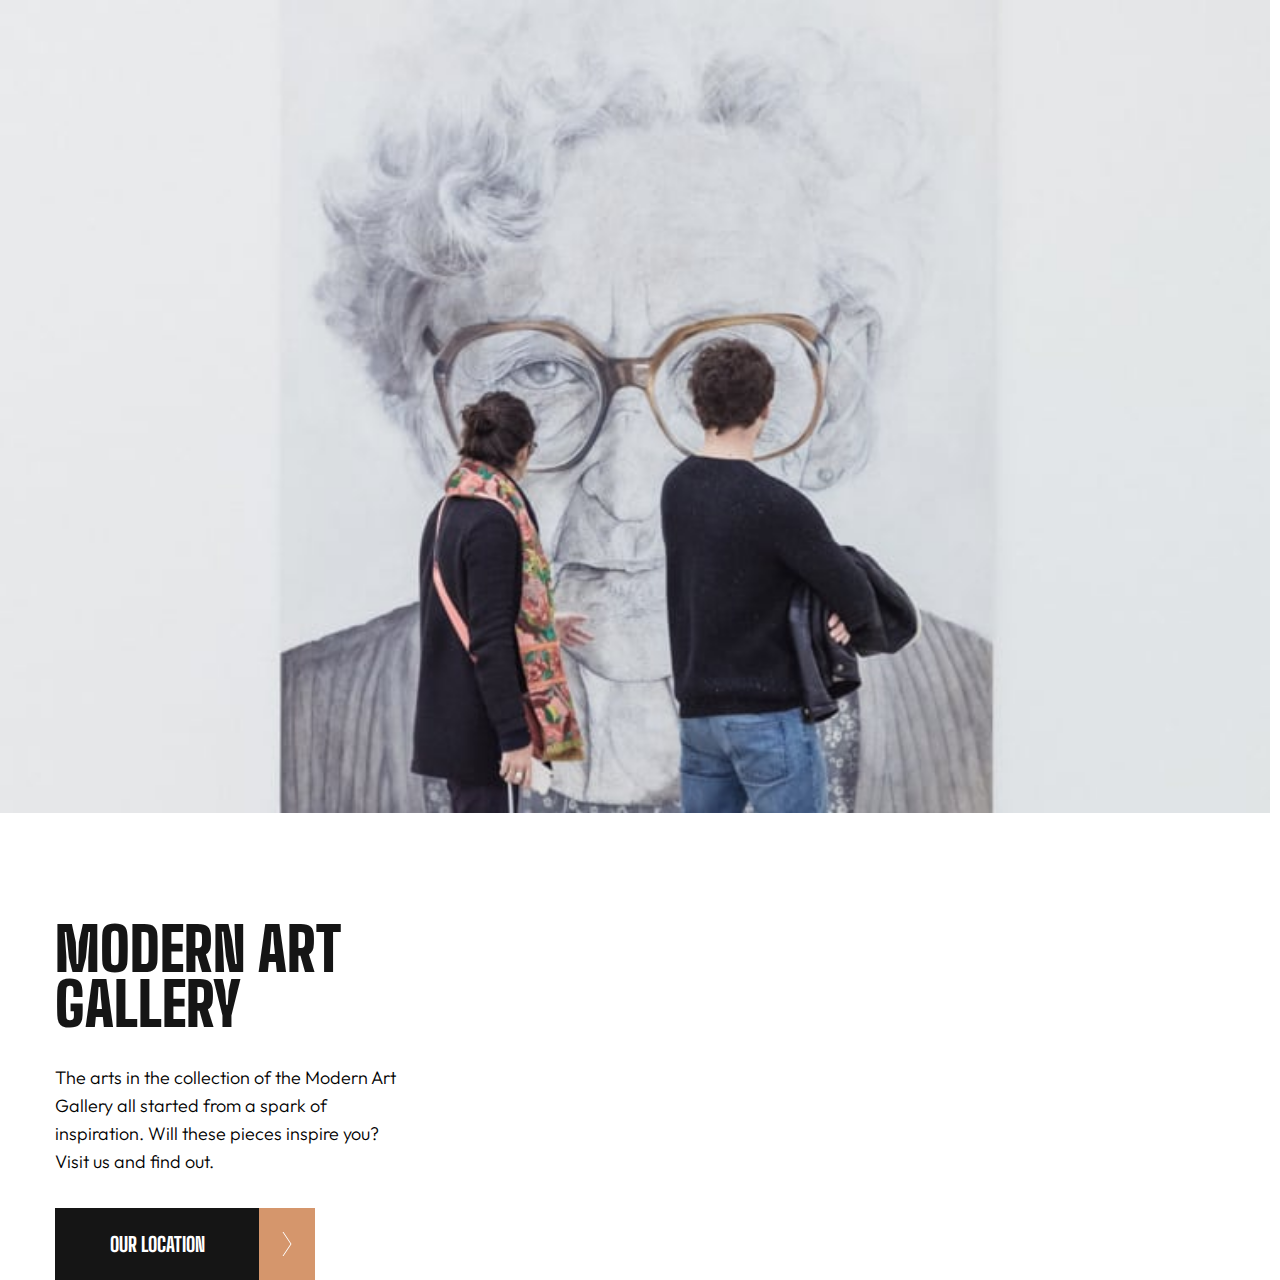
==== index.html @ 14eeef13 "mobile header" ====
<!DOCTYPE html>
<html lang="en">
<head>
    <meta charset="UTF-8">
    <meta http-equiv="X-UA-Compatible" content="IE=edge">
    <meta name="viewport" content="width=device-width, initial-scale=1.0">
    <link rel="stylesheet" href="styles/reset.css">
    <link rel = "stylesheet" href = "styles/styles.css">
    <link rel = "icon" href = "assets/icons/favicon-32x32.png">
    <link rel="preconnect" href="https://fonts.googleapis.com">
    <link rel="preconnect" href="https://fonts.gstatic.com" crossorigin>
    <link href="https://fonts.googleapis.com/css2?family=Big+Shoulders+Display:wght@300;500;800;900&family=Plus+Jakarta+Sans:wght@400;500;700;800&family=Roboto:wght@100&display=swap" rel="stylesheet">
    
    <link rel="preconnect" href="https://fonts.googleapis.com">
    <link rel="preconnect" href="https://fonts.gstatic.com" crossorigin>
    <link href="https://fonts.googleapis.com/css2?family=Big+Shoulders+Display:wght@300;500;800;900&family=Outfit:wght@300;500&family=Plus+Jakarta+Sans:wght@400;500;700;800&family=Roboto:wght@100&display=swap" rel="stylesheet">
    <title>Art Gallery Website</title>
</head>
<body>
    <header>
        <div class="container">
            <div class="background">
                <div class="text">
                    <h1>Modern Art Gallery</h1>
                    <div class="header_div">
                        <p>The arts in the collection of the Modern Art Gallery all started from a spark of inspiration. Will these pieces inspire you? Visit us and find out.</p>
                        <a class = "button" href = "location.html">
                            <div class="left">OUR LOCATION</div>
                            <div class="right">
                                <svg width="10" height="24" xmlns="http://www.w3.org/2000/svg"><path stroke="#FFF" fill="none" d="m1 0 8 12-8 12"/></svg>
                            </div>
                        </a>
                            
                        </div>
                    </div>
                </div>
            </div>
        </div>
        
    </header>
</body>
</html>
---- styles/styles.css ----
/* font-family: 'Big Shoulders Display', cursive; */
/* font-family: 'Outfit', sans-serif; */

body {
    font-family: 'Big Shoulders Display', cursive;
}

/* ------------------------ HEADER --------------------- */

/* container */

.container {
    width: 100%;
    height: 63.5vw;
    position: relative;
}

.background {
    background-image: url(../assets/images/mobile/image-hero@2x.jpg);
    background-repeat: no-repeat;
    background-size: contain;
    width: 100%;
    height: 100%;
}

.text {
    position: absolute;
    top: 72vw;
    left: 4.3vw;
}

.text h1 {
    max-width: 10ch;
    font-weight: 900;
    font-size: 60px;
    line-height: 55px;
    text-transform: uppercase;
    color: #151515;
}

/* header_div */

.header_div {
    margin-top: 32px;
}

.header_div p {
    max-width: 29ch;
    font-family: 'Outfit', sans-serif;
    font-weight: 300;
    font-size: 18px;
    line-height: 28px;
}

.button {
    width: 260px;
    height: 72px;
    display: flex;
    margin-top: 32px;
    transition: 0.7s;
}

.left {
    width: 204px;
    height: 100%;
    background-color: #151515;
    font-weight: 800;
    font-size: 20px;
    line-height: 24px;
    color: white;
    display: flex;
    justify-content: center;
    align-items: center;
    transition: 0.7s;
}

.right {
    width: 56px;
    height: 100%;
    background-color: #D5966C;
    display: flex;
    justify-content: center;
    align-items: center;
    transition: 0.7s;
}

.button:hover .left {
    background-color: #D5966C;
    transition: 0.7s;
}

.button:hover .right {
    background-color: #151515;
    transition: 0.7s;
}
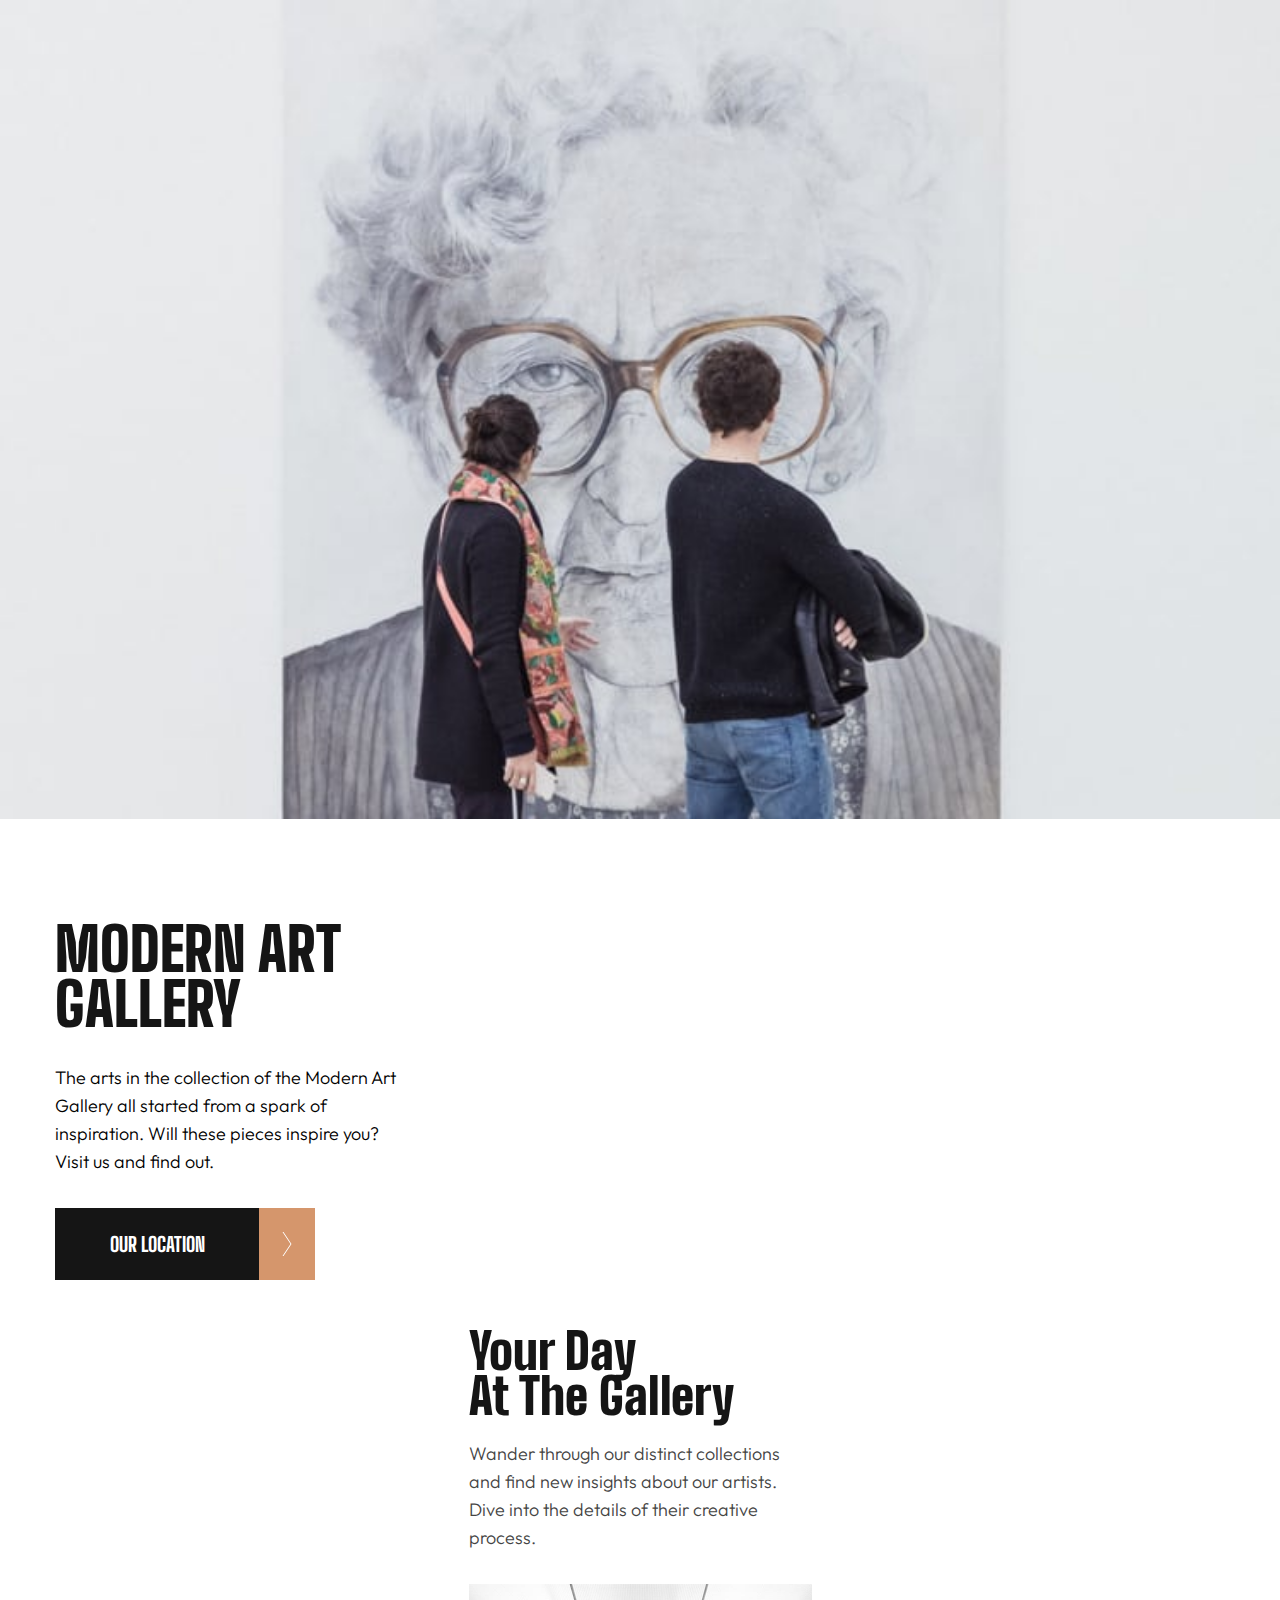
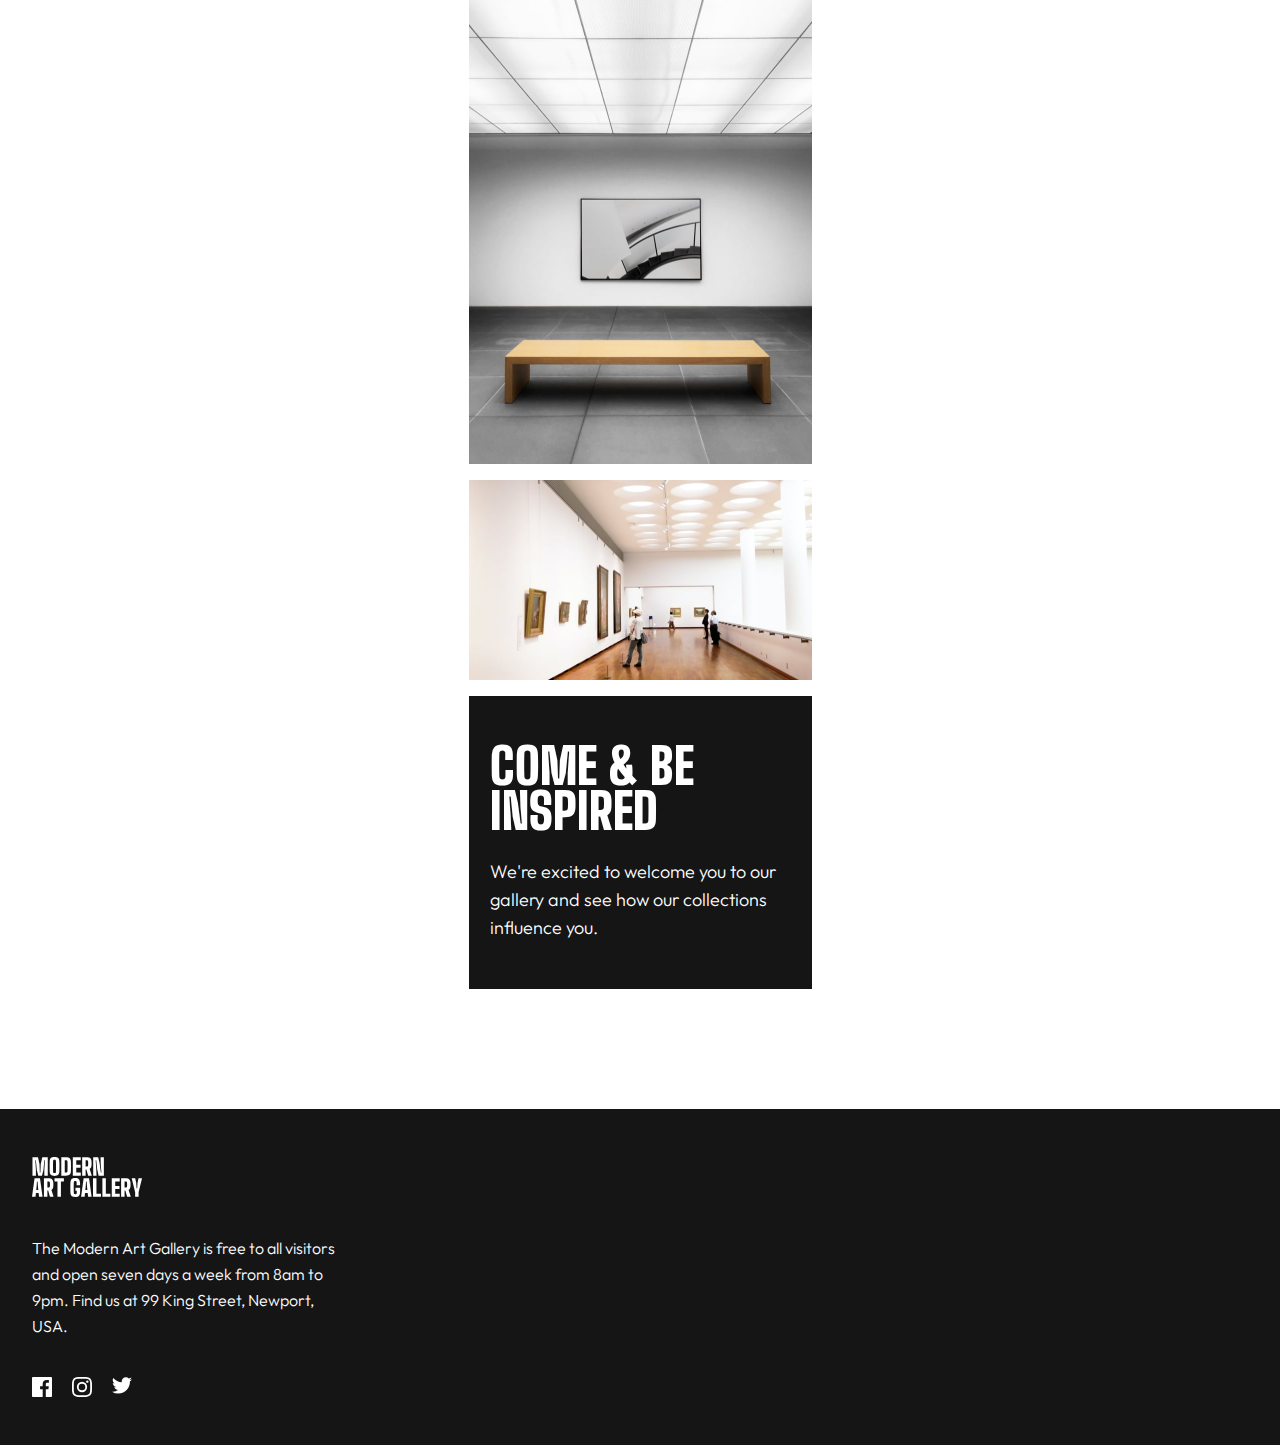
==== commit a8bd1a36: "mobile main and footer" ====
--- a/index.html
+++ b/index.html
@@ -30,13 +30,40 @@
                                 <svg width="10" height="24" xmlns="http://www.w3.org/2000/svg"><path stroke="#FFF" fill="none" d="m1 0 8 12-8 12"/></svg>
                             </div>
                         </a>
-                            
-                        </div>
                     </div>
                 </div>
             </div>
         </div>
-        
     </header>
+
+    <main>
+        <div class="starter_section">
+            <div class="first_img"></div>
+            <div class="day">
+                <h2>Your Day<br>At The Gallery</h2>
+                <p>Wander through our distinct collections and find new insights about our artists. Dive into the details of their creative process.</p>
+            </div>
+        </div>
+        <div class="grid_container">
+            <div class="chair"></div>
+            <div class="museum"></div>
+            <div class="black_div">
+                <div class="txt_black">
+                    <h2>COME & BE INSPIRED</h2>
+                    <p>We're excited to welcome you to our gallery and see how our collections influence you.</p>
+                </div>
+            </div>
+        </div>
+    </main>
+
+    <footer>
+        <svg width="111" height="40" xmlns="http://www.w3.org/2000/svg"><path d="M3.916 18.656V12.99L3.27 3.27h.598l.99 9.95 1.406 5.436h3.708l1.428-5.435.968-9.95h.621l-.668 9.72v5.665h3.455V.23H10.25L8.706 7.21l-.276 8.406H7.83l-.3-8.407L6.012.23H.462v18.426h3.455Zm18.61.23c1.689 0 2.902-.356 3.64-1.07.736-.714 1.135-1.9 1.197-3.559.061-1.505.092-3.105.092-4.802 0-1.697-.03-3.313-.092-4.848-.062-1.643-.46-2.822-1.198-3.536C25.428.357 24.215 0 22.525 0c-1.688 0-2.913.357-3.673 1.071-.76.714-1.155 1.893-1.186 3.536a237.22 237.22 0 0 0-.046 4.825v.365c.002 1.576.018 3.063.046 4.46.03 1.659.426 2.845 1.186 3.559s1.985 1.07 3.674 1.07Zm0-2.81c-.906 0-1.374-.39-1.405-1.174-.03-.783-.054-1.643-.07-2.58a176.449 176.449 0 0 1 0-5.78c.016-.937.04-1.797.07-2.58.03-.768.499-1.152 1.405-1.152.89 0 1.351.384 1.382 1.152.03.783.057 1.643.08 2.58a117.65 117.65 0 0 1 0 5.78c-.023.937-.05 1.797-.08 2.58-.03.783-.491 1.175-1.382 1.175Zm11.447 2.58c1.735 0 2.987-.368 3.754-1.105.768-.737 1.167-1.95 1.198-3.64.03-1.074.05-2.091.058-3.051.007-.96.007-1.92 0-2.88-.008-.959-.027-1.968-.058-3.028-.03-1.689-.43-2.898-1.198-3.628C36.96.595 35.708.23 33.973.23h-4.675v18.426h4.675Zm0-3.04h-1.22V3.271h1.22c.967 0 1.467.422 1.497 1.266.092 3.256.092 6.519 0 9.79-.03.86-.53 1.29-1.497 1.29Zm14.81 3.04v-3.04H44.27v-4.814h4.284v-3.04h-4.284V3.271h4.514V.23h-7.97v18.425h7.97Zm4.837 0v-6.218h.783l1.75 6.218h3.663l-2.165-6.794a3.199 3.199 0 0 0 1.405-1.463c.307-.637.476-1.455.506-2.453.016-.43.027-.806.035-1.128.008-.323.008-.645 0-.968a96.42 96.42 0 0 0-.035-1.128c-.061-1.597-.472-2.745-1.232-3.444C57.57.58 56.33.23 54.61.23h-4.445v18.426h3.455Zm.99-9.259h-.99V3.271h.99c.952 0 1.451.422 1.497 1.266a28.055 28.055 0 0 1 0 3.594c-.046.844-.545 1.266-1.497 1.266Zm9.927 9.26-.299-7.072-.599-8.337h.645l.944 9.374 1.382 6.034h5.252V.23h-3.34l.276 7.9.645 7.486h-.598l-1.267-9.512L66.196.23h-4.998v18.426h3.34ZM3.547 39.77l.392-3.847H6.61l.392 3.847h3.547L7.992 21.344H2.557L0 39.77h3.547Zm2.74-6.887H4.262l.415-4.077.276-4.422h.645l.276 4.422.415 4.077Zm9.099 6.887v-6.22h.783l1.75 6.22h3.663l-2.165-6.795a3.199 3.199 0 0 0 1.404-1.463c.308-.637.477-1.454.507-2.452.016-.43.027-.807.035-1.13.007-.322.007-.644 0-.966-.008-.323-.02-.7-.035-1.13-.061-1.596-.472-2.744-1.232-3.442-.76-.7-2-1.048-3.72-1.048h-4.445V39.77h3.455Zm.99-9.26h-.99v-6.126h.99c.952 0 1.451.422 1.497 1.267a28.055 28.055 0 0 1 0 3.593c-.046.844-.545 1.267-1.497 1.267Zm12.553 9.26V24.384h2.948v-3.04h-9.374v3.04h2.971V39.77h3.455Zm14.326.23c1.643 0 2.841-.357 3.593-1.071.753-.714 1.167-1.9 1.244-3.559.03-.706.05-1.474.058-2.303.007-.829-.004-1.597-.035-2.303h-4.63v2.994h1.267a16.197 16.197 0 0 1 0 2.257c-.03.384-.176.676-.437.876-.261.2-.614.299-1.06.299-.89 0-1.359-.392-1.405-1.175a90.954 90.954 0 0 1-.126-3.535 107.71 107.71 0 0 1 0-3.858c.023-1.29.065-2.472.126-3.547.046-.768.515-1.152 1.405-1.152.845 0 1.29.384 1.336 1.152.03.43.046.96.046 1.59 0 .629-.015 1.158-.046 1.588h3.455c.03-.353.046-.775.046-1.266 0-.492-.015-.914-.046-1.267-.107-1.643-.53-2.822-1.267-3.536-.737-.714-1.911-1.07-3.524-1.07-1.136 0-2.053.157-2.752.471a3.032 3.032 0 0 0-1.543 1.532c-.33.706-.519 1.643-.565 2.81-.015.614-.03 1.328-.046 2.142a135.078 135.078 0 0 0 0 5.102c.016.821.031 1.555.046 2.2.046 1.105.23 1.996.553 2.671a3.01 3.01 0 0 0 1.532 1.486c.699.315 1.624.472 2.775.472Zm9.375-.23.391-3.847h2.672l.391 3.847h3.547l-2.556-18.426h-5.436L49.083 39.77h3.547Zm2.74-6.887h-2.026l.414-4.077.277-4.422h.644l.277 4.422.414 4.077Zm13.636 6.887v-3.04h-4.538V21.343h-3.455V39.77h7.993Zm9.374 0v-3.04h-4.537V21.343h-3.455V39.77h7.992Zm9.351 0v-3.04h-4.514v-4.814H87.5v-3.04h-4.284v-4.492h4.514v-3.04h-7.969V39.77h7.97Zm4.837 0v-6.22h.783l1.75 6.22h3.663l-2.165-6.795a3.199 3.199 0 0 0 1.405-1.463c.307-.637.476-1.454.507-2.452.015-.43.026-.807.034-1.13.008-.322.008-.644 0-.966a96.42 96.42 0 0 0-.034-1.13c-.062-1.596-.473-2.744-1.233-3.442-.76-.7-2-1.048-3.72-1.048h-4.445V39.77h3.455Zm.99-9.26h-.99v-6.126h.99c.953 0 1.452.422 1.498 1.267a28.055 28.055 0 0 1 0 3.593c-.046.844-.545 1.267-1.497 1.267Zm13.037 9.26v-4.4l.253-1.06 3.202-12.966h-3.524l-.99 4.468-.346 5.413h-.645l-.345-5.413-.99-4.468h-3.525l3.202 12.99.253 1.036v4.4h3.455Z" fill="#FFF"/></svg>
+        <p>The Modern Art Gallery is free to all visitors and open seven days a week from 8am to 9pm. Find us at 99 King Street, Newport, USA.</p>
+        <div class="social">
+            <svg class = "social_icon" width="20" height="20" xmlns="http://www.w3.org/2000/svg"><path d="M18.896 0H1.104C.494 0 0 .494 0 1.104v17.793C0 19.506.494 20 1.104 20h9.58v-7.745H8.076V9.237h2.606V7.01c0-2.583 1.578-3.99 3.883-3.99 1.104 0 2.052.082 2.329.119v2.7h-1.598c-1.254 0-1.496.597-1.496 1.47v1.928h2.989l-.39 3.018h-2.6V20h5.098c.608 0 1.102-.494 1.102-1.104V1.104C20 .494 19.506 0 18.896 0Z" fill="#FFF"/></svg>
+            <svg class = "social_icon" width="20" height="20" xmlns="http://www.w3.org/2000/svg"><path d="M10 1.802c2.67 0 2.987.01 4.042.059 2.71.123 3.975 1.409 4.099 4.099.048 1.054.057 1.37.057 4.04 0 2.672-.01 2.988-.057 4.042-.124 2.687-1.387 3.975-4.1 4.099-1.054.048-1.37.058-4.041.058-2.67 0-2.987-.01-4.04-.058-2.718-.124-3.977-1.416-4.1-4.1-.048-1.054-.058-1.37-.058-4.041 0-2.67.01-2.986.058-4.04.124-2.69 1.387-3.977 4.1-4.1 1.054-.048 1.37-.058 4.04-.058ZM10 0C7.284 0 6.944.012 5.877.06 2.246.227.227 2.242.061 5.877.01 6.944 0 7.284 0 10s.012 3.057.06 4.123c.167 3.632 2.182 5.65 5.817 5.817 1.067.048 1.407.06 4.123.06s3.057-.012 4.123-.06c3.629-.167 5.652-2.182 5.816-5.817.05-1.066.061-1.407.061-4.123s-.012-3.056-.06-4.122C19.777 2.249 17.76.228 14.124.06 13.057.01 12.716 0 10 0Zm0 4.865a5.135 5.135 0 1 0 0 10.27 5.135 5.135 0 0 0 0-10.27Zm0 8.468a3.333 3.333 0 1 1 0-6.666 3.333 3.333 0 0 1 0 6.666Zm5.338-9.87a1.2 1.2 0 1 0 0 2.4 1.2 1.2 0 0 0 0-2.4Z" fill="#FFF"/></svg>
+            <svg class = "social_icon" width="20" height="17" xmlns="http://www.w3.org/2000/svg"><path d="M20 2.172a8.192 8.192 0 0 1-2.357.646 4.11 4.11 0 0 0 1.805-2.27 8.22 8.22 0 0 1-2.606.996A4.096 4.096 0 0 0 13.847.248c-2.65 0-4.596 2.472-3.998 5.037A11.648 11.648 0 0 1 1.392 1a4.109 4.109 0 0 0 1.27 5.478 4.086 4.086 0 0 1-1.858-.513c-.045 1.9 1.318 3.679 3.291 4.075a4.113 4.113 0 0 1-1.853.07 4.106 4.106 0 0 0 3.833 2.849A8.25 8.25 0 0 1 0 14.658a11.616 11.616 0 0 0 6.29 1.843c7.618 0 11.923-6.434 11.663-12.205A8.354 8.354 0 0 0 20 2.172Z" fill="#FFF"/></svg>
+        </div>
+    </footer>
 </body>
 </html>--- a/styles/styles.css
+++ b/styles/styles.css
@@ -1,6 +1,10 @@
 /* font-family: 'Big Shoulders Display', cursive; */
 /* font-family: 'Outfit', sans-serif; */
 
+html {
+    scroll-behavior: smooth;
+}
+
 body {
     font-family: 'Big Shoulders Display', cursive;
 }
@@ -11,7 +15,7 @@
 
 .container {
     width: 100%;
-    height: 63.5vw;
+    height: 64vw;
     position: relative;
 }
 
@@ -95,3 +99,135 @@
 }
 
 
+
+/* ----------------------- MAIN --------------------------- */
+
+main {
+    margin-top: 510px;
+}
+
+.starter_section {
+    max-width: 343px;
+    margin: auto;
+}
+
+.grid_container {
+    display: grid;
+    place-content: center;
+    grid-template-columns: 343px;
+    grid-template-rows: 480px 200px 293px;
+    row-gap: 16px;
+    margin-top: 32px;
+    grid-template-areas:
+        "chair"
+        "museum"
+        "black_div";
+}
+
+.first_img {
+    background-image: url(../assets/images/mobile/image-grid-1@2x.jpg);
+    background-repeat: no-repeat;
+    background-size: contain;
+}
+
+.day {
+    display: flex;
+    flex-direction: column;
+    justify-content: space-between;
+}
+
+.day h2{
+    font-weight: 900;
+    font-size: 50px;
+    line-height: 45px;
+    color: #151515;
+    max-width: 11ch;
+}
+
+.day p {
+    font-weight: 300;
+    font-size: 18px;
+    line-height: 28px;
+    color: #444444;
+    font-family: 'Outfit', sans-serif;
+    max-width: 27ch;
+    margin-top: 21px;
+}
+
+.chair {
+    grid-area: chair;
+    background-image: url(../assets/images/mobile/image-grid-2@2x.jpg);
+    background-repeat: no-repeat;
+    background-size: cover;
+}
+
+.museum {
+    grid-area: museum;
+    background-image: url(../assets/images/mobile/image-grid-3@2x.jpg);
+    background-repeat: no-repeat;
+    background-size: cover;
+}
+
+.black_div {
+    grid-area: black_div;
+    background: #151515;
+    color: white;
+    display: flex;
+    justify-content: center;
+    align-items: center;
+}
+
+.txt_black h2{
+    font-weight: 900;
+    font-size: 50px;
+    line-height: 45px;
+    width: 9ch;
+}
+
+.txt_black p {
+    font-weight: 300;
+    font-size: 18px;
+    line-height: 28px;
+    font-family: 'Outfit', sans-serif;
+    max-width: 25ch;
+    margin-top: 24px;
+}
+
+
+/* ----------------------------- FOOTER ------------------------- */
+
+footer {
+    display: flex;
+    flex-direction: column;
+    background-color: #151515;
+    margin-top: 120px;
+    padding: 48px 0 48px 32px;
+}
+
+footer p {
+    font-weight: 300;
+    font-size: 16px;
+    line-height: 26px;
+    font-family: 'Outfit', sans-serif;
+    color: white;
+    max-width: 29ch;
+    margin-top: 38px;
+}
+
+.social {
+    margin-top: 38px;
+    display: flex;
+    gap: 20px;
+}
+
+.social_icon path {
+    transition: 0.7s;
+}
+
+.social_icon path:hover {
+    fill: #D5966C;
+    cursor: pointer;
+    transition: 0.7s;
+}
+
+
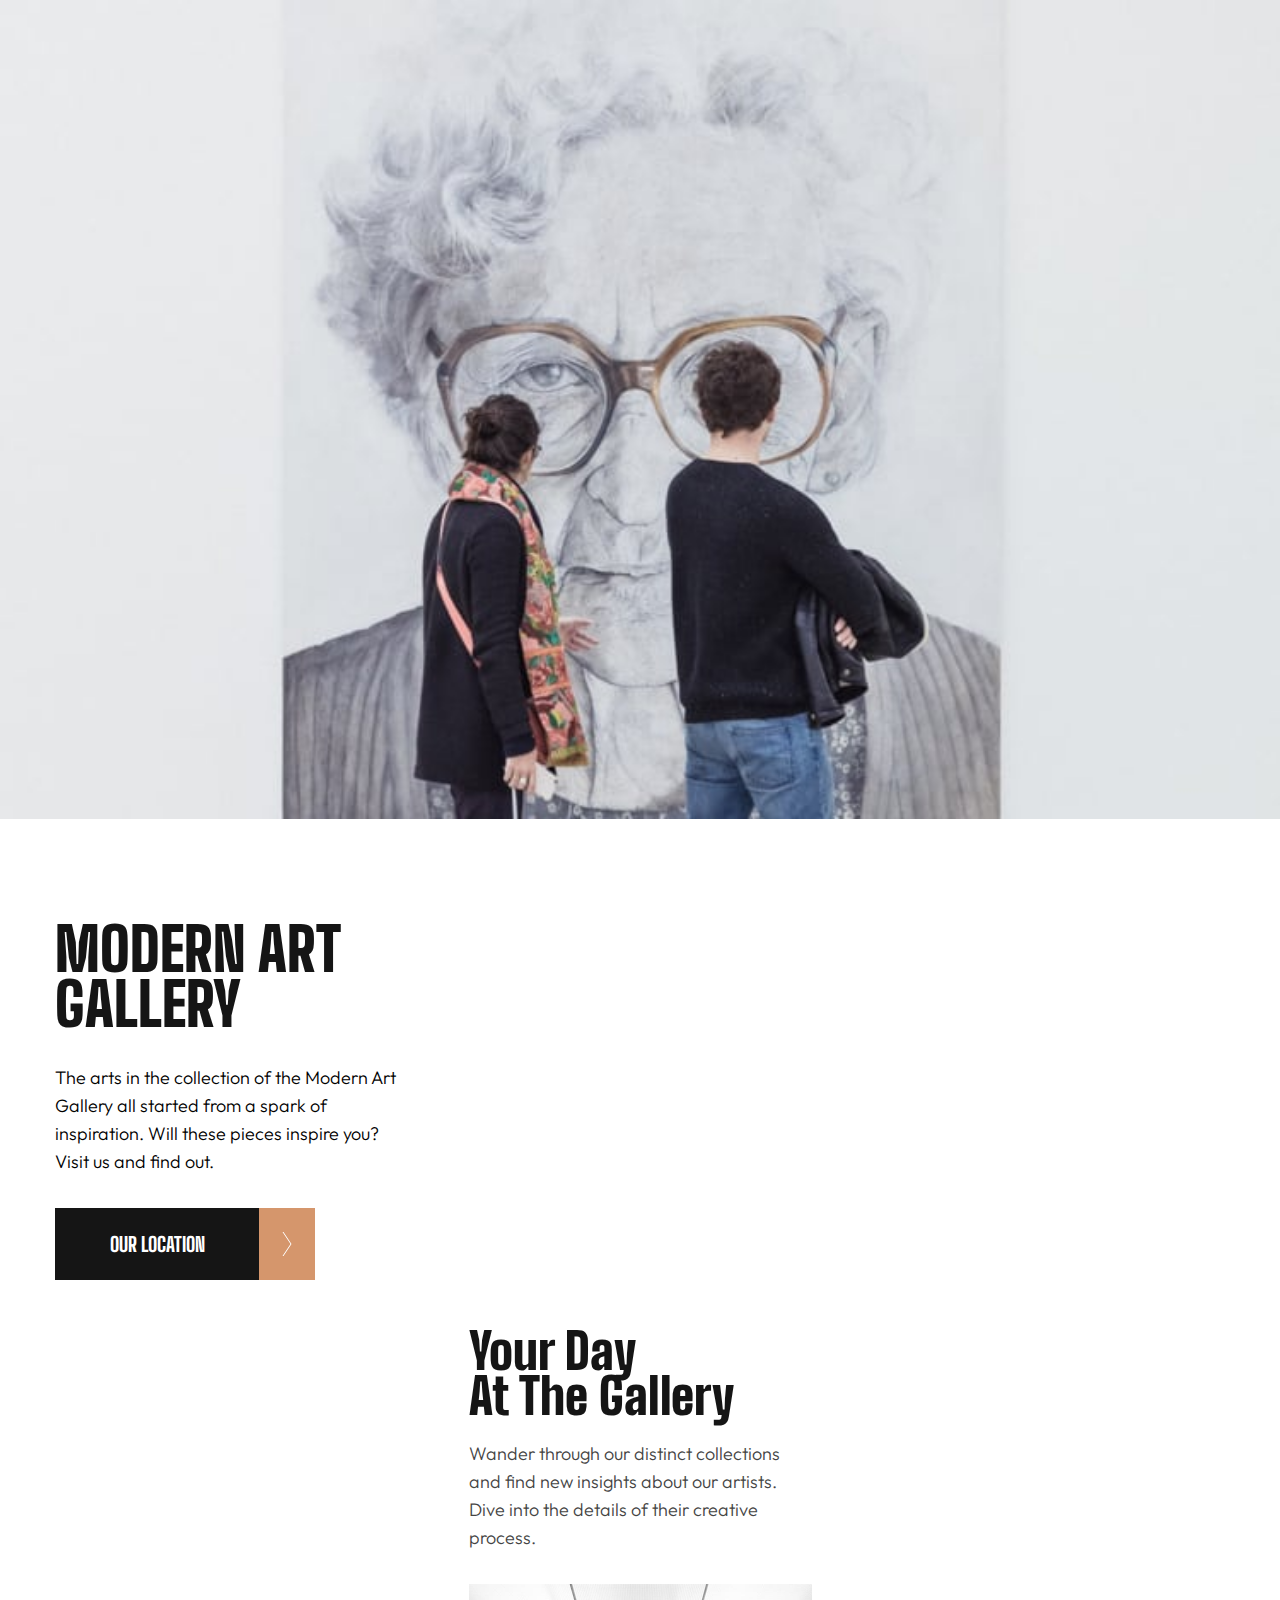
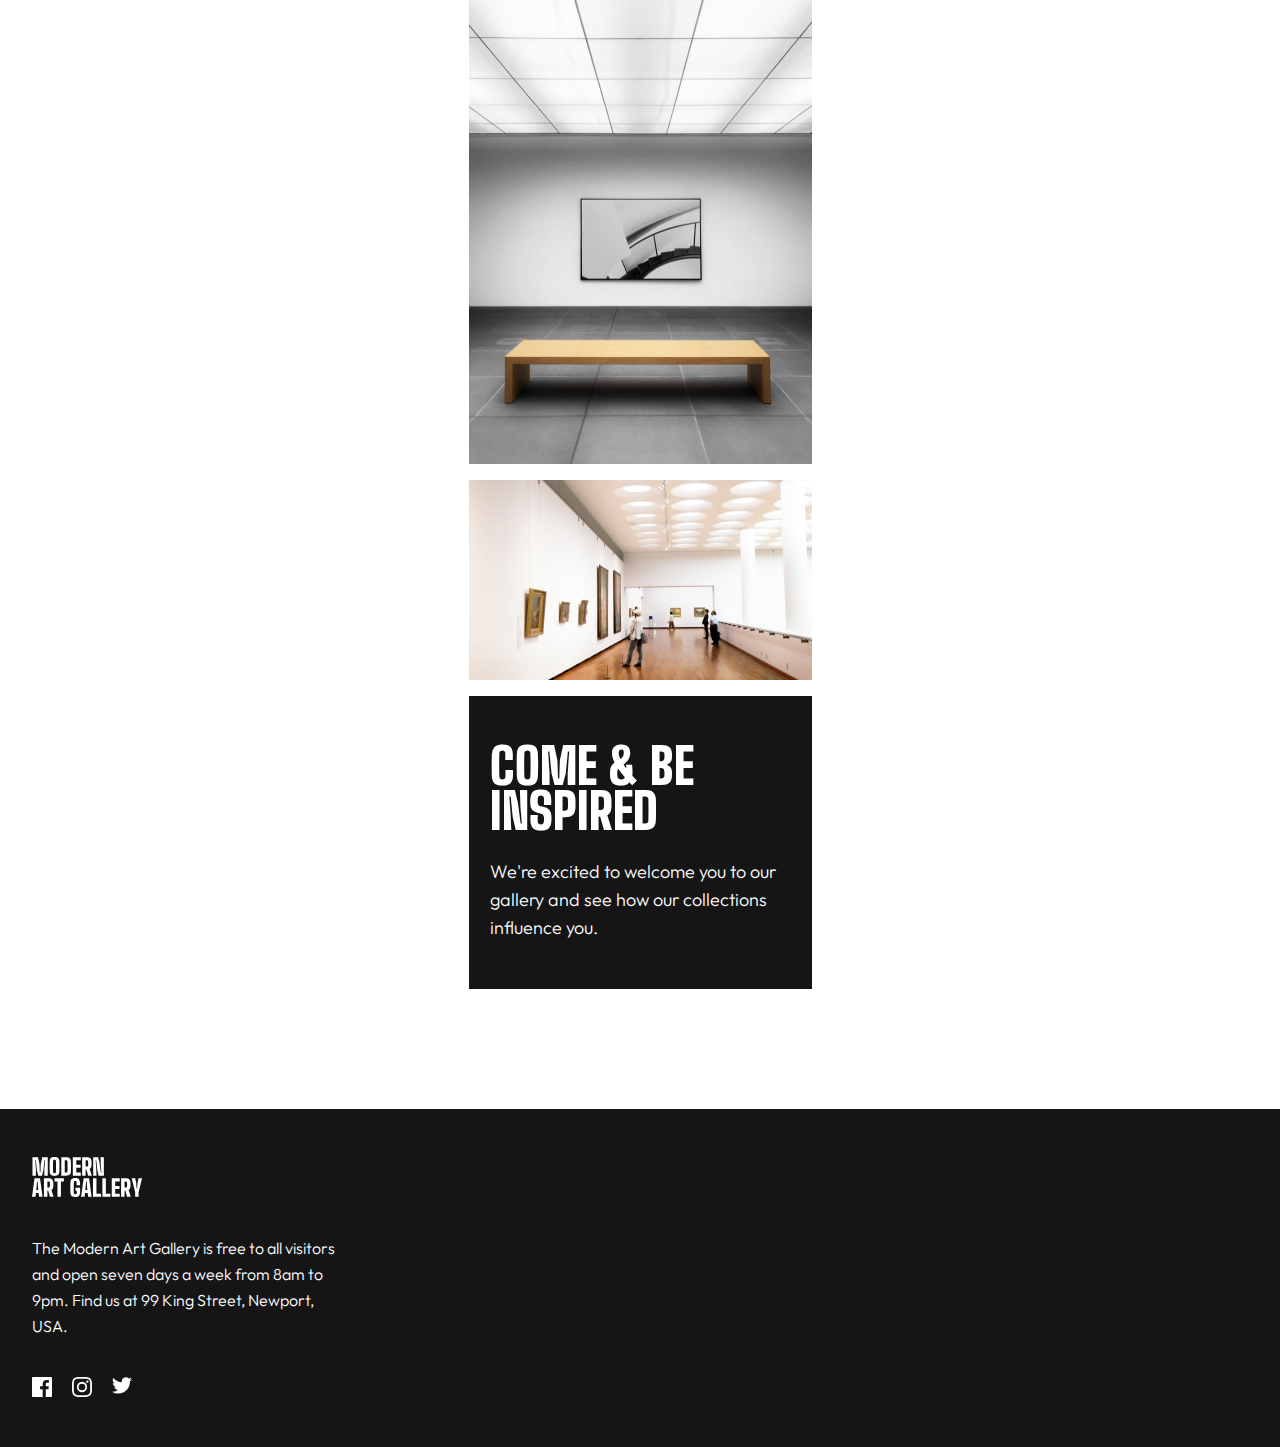
==== commit 419b4949: "social icon href" ====
--- a/index.html
+++ b/index.html
@@ -60,9 +60,9 @@
         <svg width="111" height="40" xmlns="http://www.w3.org/2000/svg"><path d="M3.916 18.656V12.99L3.27 3.27h.598l.99 9.95 1.406 5.436h3.708l1.428-5.435.968-9.95h.621l-.668 9.72v5.665h3.455V.23H10.25L8.706 7.21l-.276 8.406H7.83l-.3-8.407L6.012.23H.462v18.426h3.455Zm18.61.23c1.689 0 2.902-.356 3.64-1.07.736-.714 1.135-1.9 1.197-3.559.061-1.505.092-3.105.092-4.802 0-1.697-.03-3.313-.092-4.848-.062-1.643-.46-2.822-1.198-3.536C25.428.357 24.215 0 22.525 0c-1.688 0-2.913.357-3.673 1.071-.76.714-1.155 1.893-1.186 3.536a237.22 237.22 0 0 0-.046 4.825v.365c.002 1.576.018 3.063.046 4.46.03 1.659.426 2.845 1.186 3.559s1.985 1.07 3.674 1.07Zm0-2.81c-.906 0-1.374-.39-1.405-1.174-.03-.783-.054-1.643-.07-2.58a176.449 176.449 0 0 1 0-5.78c.016-.937.04-1.797.07-2.58.03-.768.499-1.152 1.405-1.152.89 0 1.351.384 1.382 1.152.03.783.057 1.643.08 2.58a117.65 117.65 0 0 1 0 5.78c-.023.937-.05 1.797-.08 2.58-.03.783-.491 1.175-1.382 1.175Zm11.447 2.58c1.735 0 2.987-.368 3.754-1.105.768-.737 1.167-1.95 1.198-3.64.03-1.074.05-2.091.058-3.051.007-.96.007-1.92 0-2.88-.008-.959-.027-1.968-.058-3.028-.03-1.689-.43-2.898-1.198-3.628C36.96.595 35.708.23 33.973.23h-4.675v18.426h4.675Zm0-3.04h-1.22V3.271h1.22c.967 0 1.467.422 1.497 1.266.092 3.256.092 6.519 0 9.79-.03.86-.53 1.29-1.497 1.29Zm14.81 3.04v-3.04H44.27v-4.814h4.284v-3.04h-4.284V3.271h4.514V.23h-7.97v18.425h7.97Zm4.837 0v-6.218h.783l1.75 6.218h3.663l-2.165-6.794a3.199 3.199 0 0 0 1.405-1.463c.307-.637.476-1.455.506-2.453.016-.43.027-.806.035-1.128.008-.323.008-.645 0-.968a96.42 96.42 0 0 0-.035-1.128c-.061-1.597-.472-2.745-1.232-3.444C57.57.58 56.33.23 54.61.23h-4.445v18.426h3.455Zm.99-9.259h-.99V3.271h.99c.952 0 1.451.422 1.497 1.266a28.055 28.055 0 0 1 0 3.594c-.046.844-.545 1.266-1.497 1.266Zm9.927 9.26-.299-7.072-.599-8.337h.645l.944 9.374 1.382 6.034h5.252V.23h-3.34l.276 7.9.645 7.486h-.598l-1.267-9.512L66.196.23h-4.998v18.426h3.34ZM3.547 39.77l.392-3.847H6.61l.392 3.847h3.547L7.992 21.344H2.557L0 39.77h3.547Zm2.74-6.887H4.262l.415-4.077.276-4.422h.645l.276 4.422.415 4.077Zm9.099 6.887v-6.22h.783l1.75 6.22h3.663l-2.165-6.795a3.199 3.199 0 0 0 1.404-1.463c.308-.637.477-1.454.507-2.452.016-.43.027-.807.035-1.13.007-.322.007-.644 0-.966-.008-.323-.02-.7-.035-1.13-.061-1.596-.472-2.744-1.232-3.442-.76-.7-2-1.048-3.72-1.048h-4.445V39.77h3.455Zm.99-9.26h-.99v-6.126h.99c.952 0 1.451.422 1.497 1.267a28.055 28.055 0 0 1 0 3.593c-.046.844-.545 1.267-1.497 1.267Zm12.553 9.26V24.384h2.948v-3.04h-9.374v3.04h2.971V39.77h3.455Zm14.326.23c1.643 0 2.841-.357 3.593-1.071.753-.714 1.167-1.9 1.244-3.559.03-.706.05-1.474.058-2.303.007-.829-.004-1.597-.035-2.303h-4.63v2.994h1.267a16.197 16.197 0 0 1 0 2.257c-.03.384-.176.676-.437.876-.261.2-.614.299-1.06.299-.89 0-1.359-.392-1.405-1.175a90.954 90.954 0 0 1-.126-3.535 107.71 107.71 0 0 1 0-3.858c.023-1.29.065-2.472.126-3.547.046-.768.515-1.152 1.405-1.152.845 0 1.29.384 1.336 1.152.03.43.046.96.046 1.59 0 .629-.015 1.158-.046 1.588h3.455c.03-.353.046-.775.046-1.266 0-.492-.015-.914-.046-1.267-.107-1.643-.53-2.822-1.267-3.536-.737-.714-1.911-1.07-3.524-1.07-1.136 0-2.053.157-2.752.471a3.032 3.032 0 0 0-1.543 1.532c-.33.706-.519 1.643-.565 2.81-.015.614-.03 1.328-.046 2.142a135.078 135.078 0 0 0 0 5.102c.016.821.031 1.555.046 2.2.046 1.105.23 1.996.553 2.671a3.01 3.01 0 0 0 1.532 1.486c.699.315 1.624.472 2.775.472Zm9.375-.23.391-3.847h2.672l.391 3.847h3.547l-2.556-18.426h-5.436L49.083 39.77h3.547Zm2.74-6.887h-2.026l.414-4.077.277-4.422h.644l.277 4.422.414 4.077Zm13.636 6.887v-3.04h-4.538V21.343h-3.455V39.77h7.993Zm9.374 0v-3.04h-4.537V21.343h-3.455V39.77h7.992Zm9.351 0v-3.04h-4.514v-4.814H87.5v-3.04h-4.284v-4.492h4.514v-3.04h-7.969V39.77h7.97Zm4.837 0v-6.22h.783l1.75 6.22h3.663l-2.165-6.795a3.199 3.199 0 0 0 1.405-1.463c.307-.637.476-1.454.507-2.452.015-.43.026-.807.034-1.13.008-.322.008-.644 0-.966a96.42 96.42 0 0 0-.034-1.13c-.062-1.596-.473-2.744-1.233-3.442-.76-.7-2-1.048-3.72-1.048h-4.445V39.77h3.455Zm.99-9.26h-.99v-6.126h.99c.953 0 1.452.422 1.498 1.267a28.055 28.055 0 0 1 0 3.593c-.046.844-.545 1.267-1.497 1.267Zm13.037 9.26v-4.4l.253-1.06 3.202-12.966h-3.524l-.99 4.468-.346 5.413h-.645l-.345-5.413-.99-4.468h-3.525l3.202 12.99.253 1.036v4.4h3.455Z" fill="#FFF"/></svg>
         <p>The Modern Art Gallery is free to all visitors and open seven days a week from 8am to 9pm. Find us at 99 King Street, Newport, USA.</p>
         <div class="social">
-            <svg class = "social_icon" width="20" height="20" xmlns="http://www.w3.org/2000/svg"><path d="M18.896 0H1.104C.494 0 0 .494 0 1.104v17.793C0 19.506.494 20 1.104 20h9.58v-7.745H8.076V9.237h2.606V7.01c0-2.583 1.578-3.99 3.883-3.99 1.104 0 2.052.082 2.329.119v2.7h-1.598c-1.254 0-1.496.597-1.496 1.47v1.928h2.989l-.39 3.018h-2.6V20h5.098c.608 0 1.102-.494 1.102-1.104V1.104C20 .494 19.506 0 18.896 0Z" fill="#FFF"/></svg>
-            <svg class = "social_icon" width="20" height="20" xmlns="http://www.w3.org/2000/svg"><path d="M10 1.802c2.67 0 2.987.01 4.042.059 2.71.123 3.975 1.409 4.099 4.099.048 1.054.057 1.37.057 4.04 0 2.672-.01 2.988-.057 4.042-.124 2.687-1.387 3.975-4.1 4.099-1.054.048-1.37.058-4.041.058-2.67 0-2.987-.01-4.04-.058-2.718-.124-3.977-1.416-4.1-4.1-.048-1.054-.058-1.37-.058-4.041 0-2.67.01-2.986.058-4.04.124-2.69 1.387-3.977 4.1-4.1 1.054-.048 1.37-.058 4.04-.058ZM10 0C7.284 0 6.944.012 5.877.06 2.246.227.227 2.242.061 5.877.01 6.944 0 7.284 0 10s.012 3.057.06 4.123c.167 3.632 2.182 5.65 5.817 5.817 1.067.048 1.407.06 4.123.06s3.057-.012 4.123-.06c3.629-.167 5.652-2.182 5.816-5.817.05-1.066.061-1.407.061-4.123s-.012-3.056-.06-4.122C19.777 2.249 17.76.228 14.124.06 13.057.01 12.716 0 10 0Zm0 4.865a5.135 5.135 0 1 0 0 10.27 5.135 5.135 0 0 0 0-10.27Zm0 8.468a3.333 3.333 0 1 1 0-6.666 3.333 3.333 0 0 1 0 6.666Zm5.338-9.87a1.2 1.2 0 1 0 0 2.4 1.2 1.2 0 0 0 0-2.4Z" fill="#FFF"/></svg>
-            <svg class = "social_icon" width="20" height="17" xmlns="http://www.w3.org/2000/svg"><path d="M20 2.172a8.192 8.192 0 0 1-2.357.646 4.11 4.11 0 0 0 1.805-2.27 8.22 8.22 0 0 1-2.606.996A4.096 4.096 0 0 0 13.847.248c-2.65 0-4.596 2.472-3.998 5.037A11.648 11.648 0 0 1 1.392 1a4.109 4.109 0 0 0 1.27 5.478 4.086 4.086 0 0 1-1.858-.513c-.045 1.9 1.318 3.679 3.291 4.075a4.113 4.113 0 0 1-1.853.07 4.106 4.106 0 0 0 3.833 2.849A8.25 8.25 0 0 1 0 14.658a11.616 11.616 0 0 0 6.29 1.843c7.618 0 11.923-6.434 11.663-12.205A8.354 8.354 0 0 0 20 2.172Z" fill="#FFF"/></svg>
+            <a href = "https://www.facebook.com"><svg class = "social_icon" width="20" height="20" xmlns="http://www.w3.org/2000/svg"><path d="M18.896 0H1.104C.494 0 0 .494 0 1.104v17.793C0 19.506.494 20 1.104 20h9.58v-7.745H8.076V9.237h2.606V7.01c0-2.583 1.578-3.99 3.883-3.99 1.104 0 2.052.082 2.329.119v2.7h-1.598c-1.254 0-1.496.597-1.496 1.47v1.928h2.989l-.39 3.018h-2.6V20h5.098c.608 0 1.102-.494 1.102-1.104V1.104C20 .494 19.506 0 18.896 0Z" fill="#FFF"/></svg></a>
+            <a href = "https://www.instagram.com"><svg class = "social_icon" width="20" height="20" xmlns="http://www.w3.org/2000/svg"><path d="M10 1.802c2.67 0 2.987.01 4.042.059 2.71.123 3.975 1.409 4.099 4.099.048 1.054.057 1.37.057 4.04 0 2.672-.01 2.988-.057 4.042-.124 2.687-1.387 3.975-4.1 4.099-1.054.048-1.37.058-4.041.058-2.67 0-2.987-.01-4.04-.058-2.718-.124-3.977-1.416-4.1-4.1-.048-1.054-.058-1.37-.058-4.041 0-2.67.01-2.986.058-4.04.124-2.69 1.387-3.977 4.1-4.1 1.054-.048 1.37-.058 4.04-.058ZM10 0C7.284 0 6.944.012 5.877.06 2.246.227.227 2.242.061 5.877.01 6.944 0 7.284 0 10s.012 3.057.06 4.123c.167 3.632 2.182 5.65 5.817 5.817 1.067.048 1.407.06 4.123.06s3.057-.012 4.123-.06c3.629-.167 5.652-2.182 5.816-5.817.05-1.066.061-1.407.061-4.123s-.012-3.056-.06-4.122C19.777 2.249 17.76.228 14.124.06 13.057.01 12.716 0 10 0Zm0 4.865a5.135 5.135 0 1 0 0 10.27 5.135 5.135 0 0 0 0-10.27Zm0 8.468a3.333 3.333 0 1 1 0-6.666 3.333 3.333 0 0 1 0 6.666Zm5.338-9.87a1.2 1.2 0 1 0 0 2.4 1.2 1.2 0 0 0 0-2.4Z" fill="#FFF"/></svg></a>
+            <a href = "https://twitter.com"><svg class = "social_icon" width="20" height="17" xmlns="http://www.w3.org/2000/svg"><path d="M20 2.172a8.192 8.192 0 0 1-2.357.646 4.11 4.11 0 0 0 1.805-2.27 8.22 8.22 0 0 1-2.606.996A4.096 4.096 0 0 0 13.847.248c-2.65 0-4.596 2.472-3.998 5.037A11.648 11.648 0 0 1 1.392 1a4.109 4.109 0 0 0 1.27 5.478 4.086 4.086 0 0 1-1.858-.513c-.045 1.9 1.318 3.679 3.291 4.075a4.113 4.113 0 0 1-1.853.07 4.106 4.106 0 0 0 3.833 2.849A8.25 8.25 0 0 1 0 14.658a11.616 11.616 0 0 0 6.29 1.843c7.618 0 11.923-6.434 11.663-12.205A8.354 8.354 0 0 0 20 2.172Z" fill="#FFF"/></svg></a>
         </div>
     </footer>
 </body>
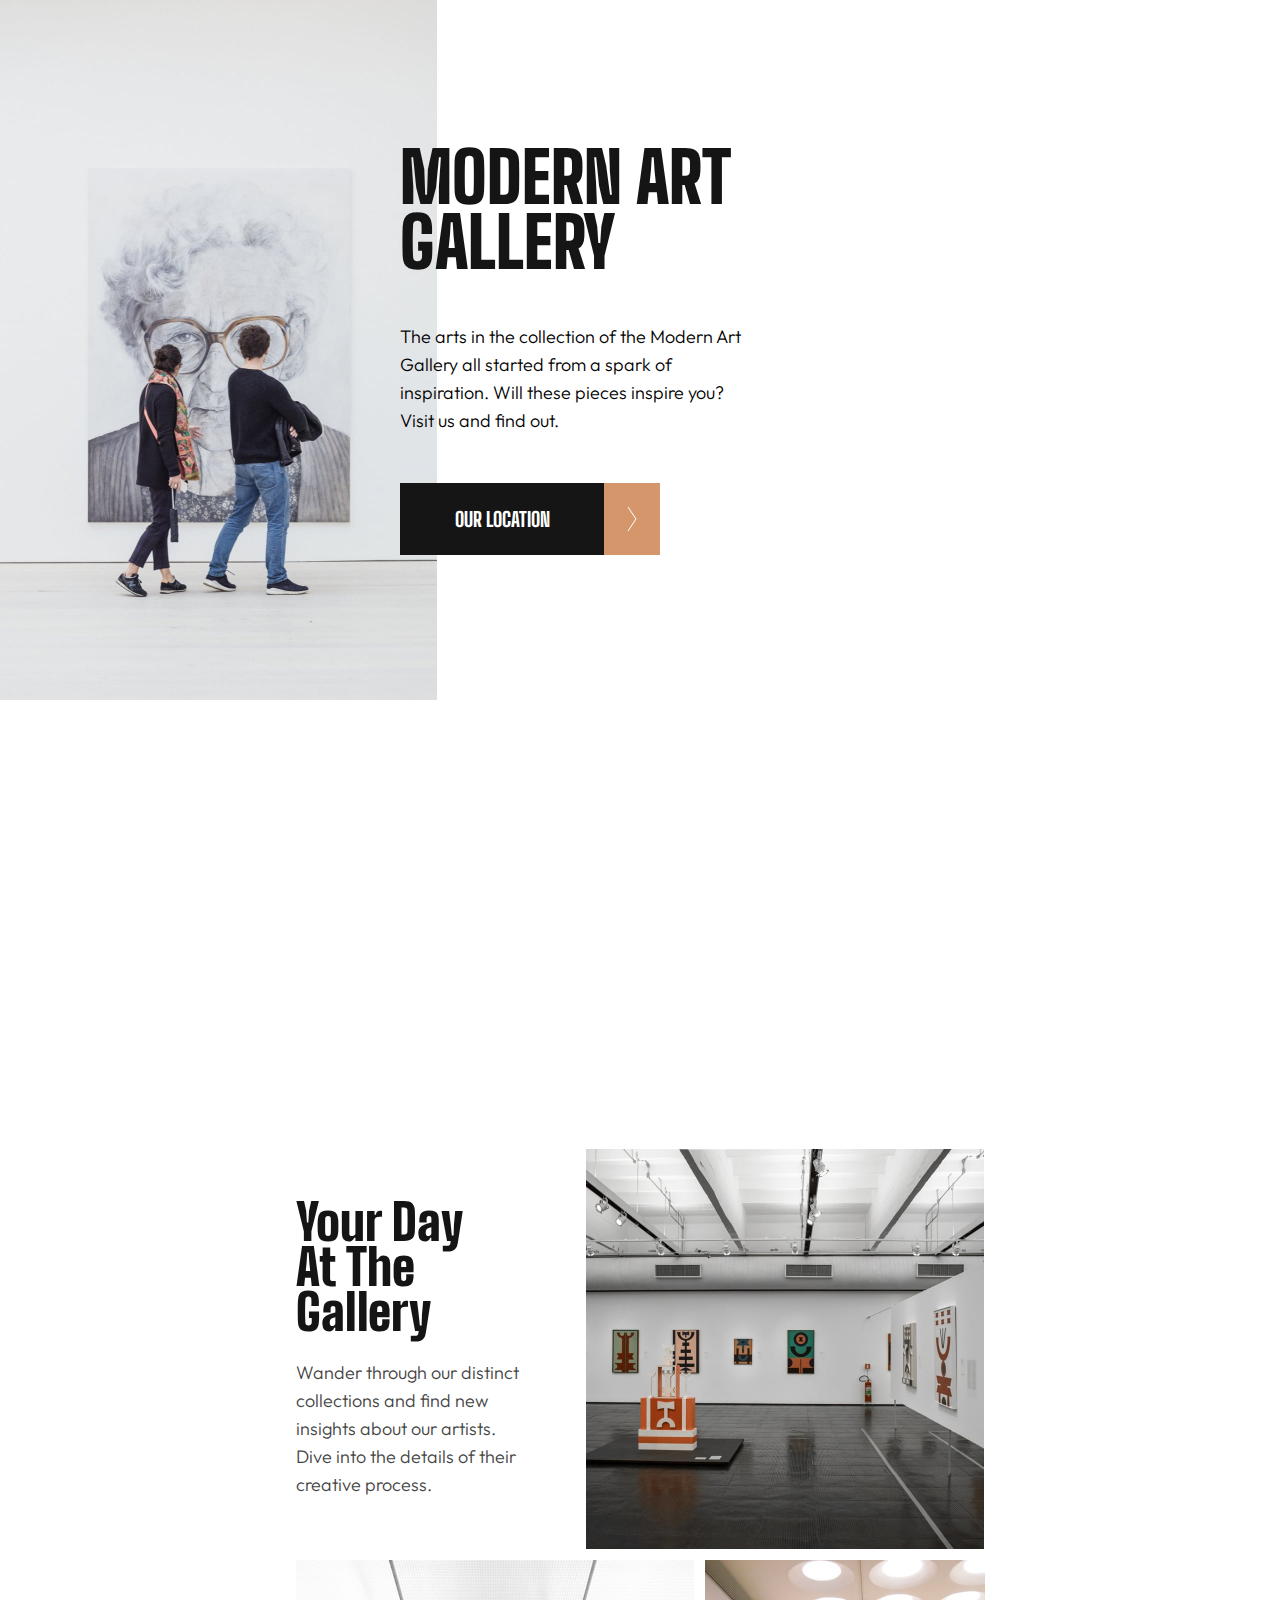
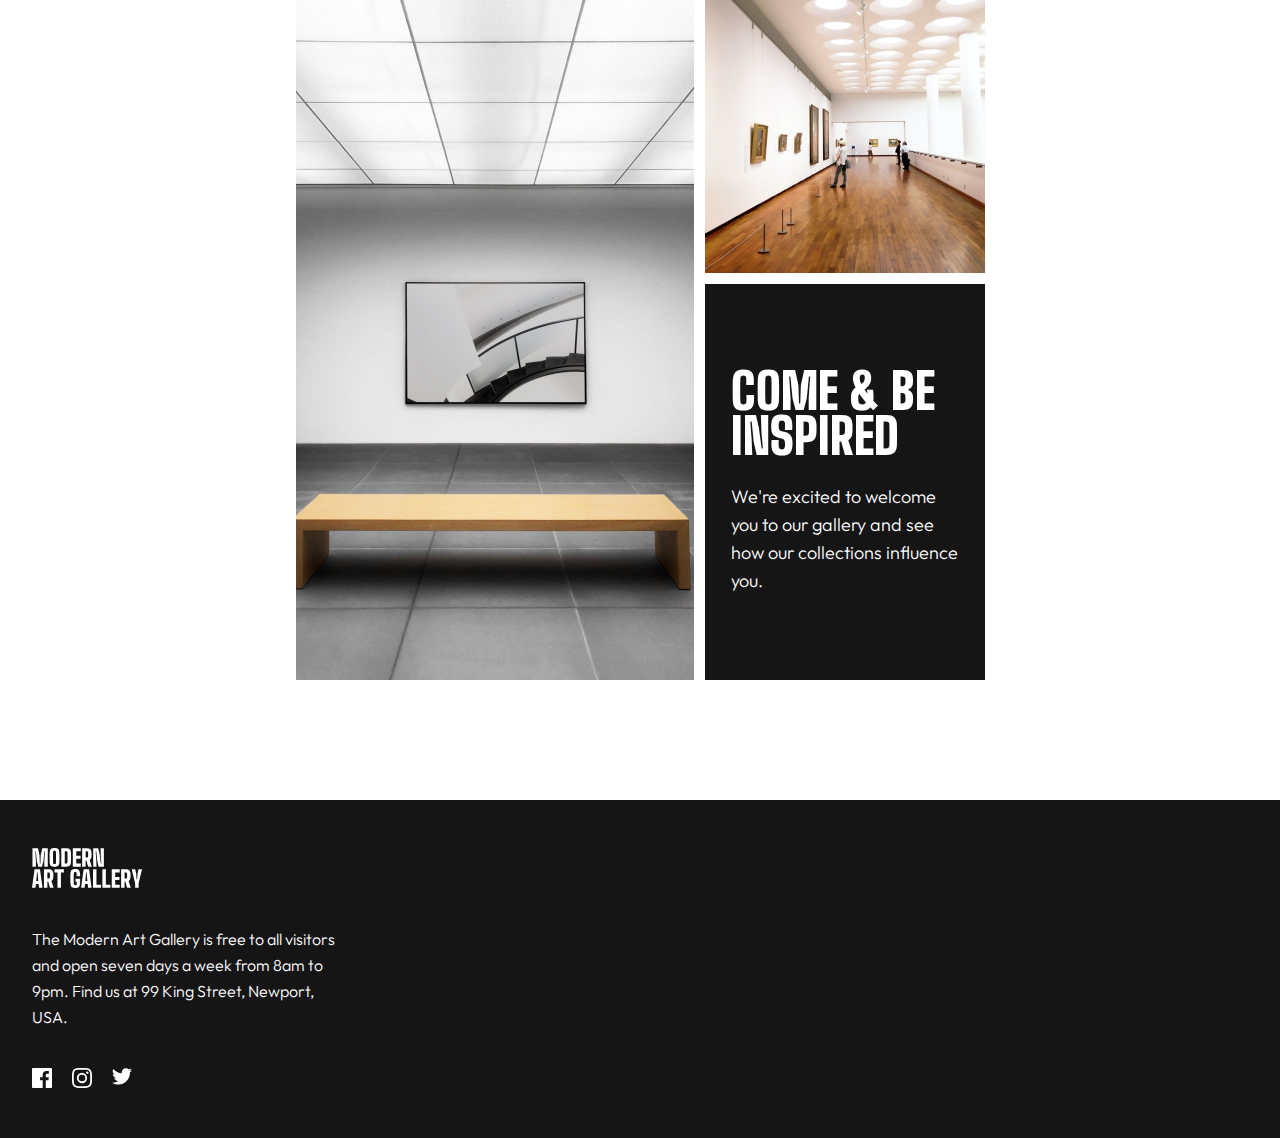
==== commit de29e626: "tablet main" ====
--- a/index.html
+++ b/index.html
@@ -40,7 +40,7 @@
         <div class="starter_section">
             <div class="first_img"></div>
             <div class="day">
-                <h2>Your Day<br>At The Gallery</h2>
+                <h2>Your Day At The Gallery</h2>
                 <p>Wander through our distinct collections and find new insights about our artists. Dive into the details of their creative process.</p>
             </div>
         </div>
--- a/styles/styles.css
+++ b/styles/styles.css
@@ -31,6 +31,7 @@
     position: absolute;
     top: 72vw;
     left: 4.3vw;
+    transition: 1s;
 }
 
 .text h1 {
@@ -109,6 +110,9 @@
 .starter_section {
     max-width: 343px;
     margin: auto;
+    display: flex;
+    flex-direction: column;
+    row-gap: 25px;
 }
 
 .grid_container {
@@ -125,6 +129,8 @@
 }
 
 .first_img {
+    width: 343px;
+    height: 320px;
     background-image: url(../assets/images/mobile/image-grid-1@2x.jpg);
     background-repeat: no-repeat;
     background-size: contain;
@@ -141,7 +147,7 @@
     font-size: 50px;
     line-height: 45px;
     color: #151515;
-    max-width: 11ch;
+    max-width: 8.5ch;
 }
 
 .day p {
@@ -231,3 +237,96 @@
 }
 
 
+
+/* -------------------- RESPONSIVE -------------------- */
+
+/* -------- TABLET --------- */
+
+
+
+/* HEADER */
+
+@media (min-width: 768px)
+{
+    .background {
+        background-image: url(../assets/images/tablet/image-hero@2x.jpg);
+        width: 437px;
+        height: 700px;
+    }
+    
+    .text {
+        top: 145px;
+        left: 400px;
+        transition: 1s;
+    }
+    
+    .text h1 {
+        font-size: 70px;
+        line-height: 65px;
+        max-width: 9.5ch;
+    }
+    
+    .header_div {
+        margin-top: 48px;
+    }
+    
+    .button {
+        margin-top: 48px;
+    }
+    
+    /* MAIN */
+
+    main {
+        margin-top: 330px;
+    }
+
+    .starter_section {
+        flex-direction: row-reverse;
+        max-width: 688px;
+        justify-content: space-between;
+    }
+
+    .first_img {
+        width: 398px;
+        height: 400px;
+        background-image: url(../assets/images/tablet/image-grid-1@2x.jpg);
+    }
+
+    .day {
+        justify-content: center;
+    }
+
+    .day h2 {
+        max-width: 7ch;
+    }
+
+    .day p {
+        max-width: 19ch;
+        margin-top: 24px;
+    }
+
+    .grid_container {
+        grid-template-columns: 398px 280px;
+        grid-template-rows: 313px 396px;
+        grid-template-areas: 
+            "chair museum"
+            "chair black_div";
+        gap: 11px;
+        margin-top: 11px;
+    }
+
+    .chair {
+        background-image: url(../assets/images/tablet/image-grid-2@2x.jpg);
+    }
+
+    .museum {
+        background-image: url(../assets/images/tablet/image-grid-3@2x.jpg);
+    }
+
+    .txt_black p {
+        max-width: 19ch;
+    }
+}
+
+
+
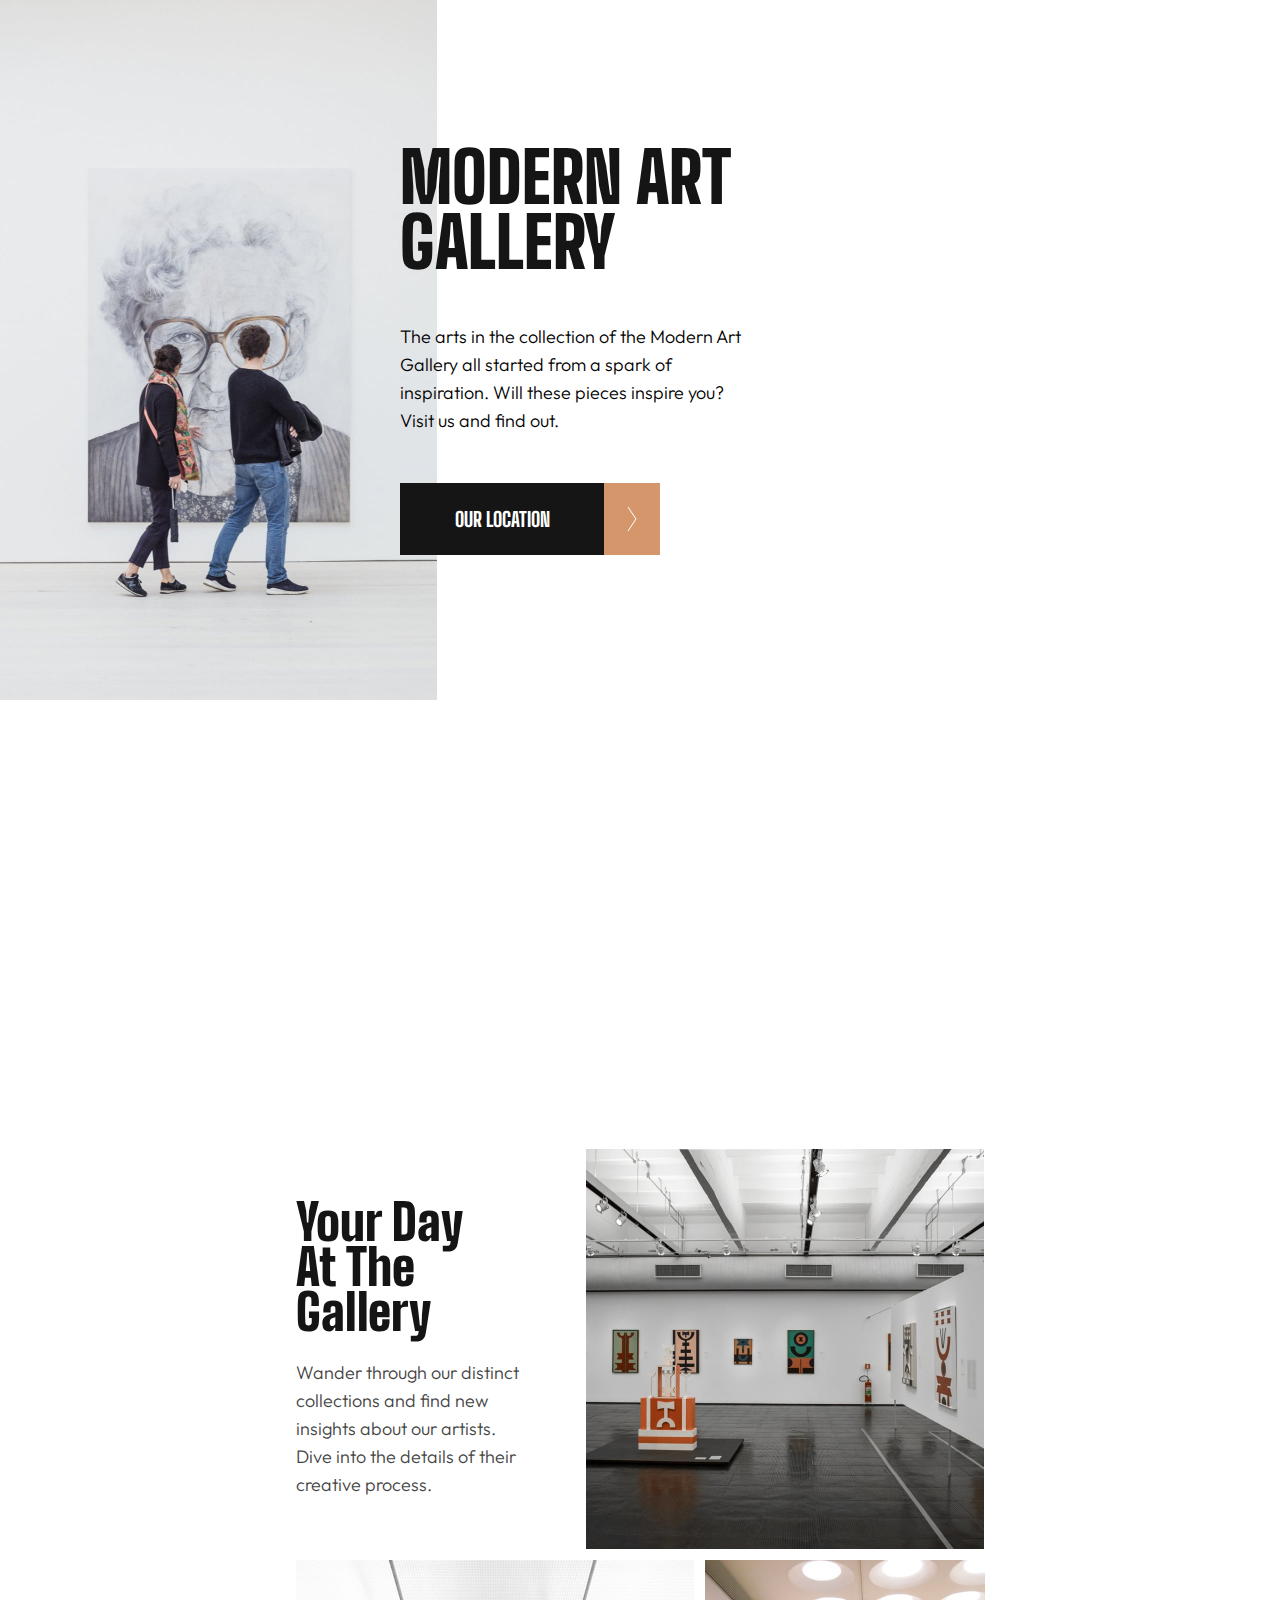
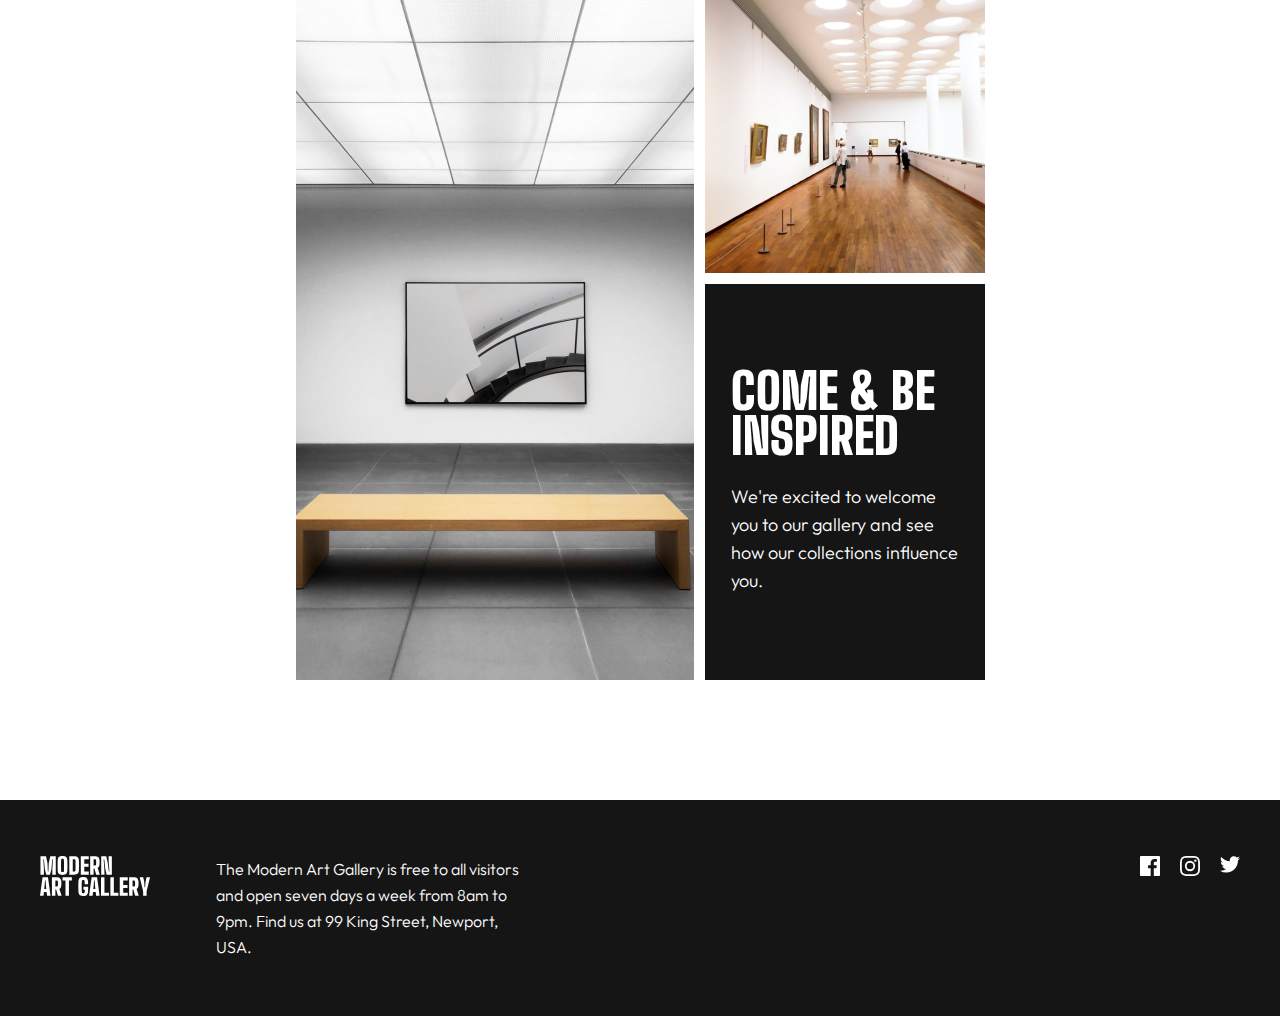
==== commit 7f8a4ff2: "footer mobile" ====
--- a/index.html
+++ b/index.html
@@ -57,8 +57,11 @@
     </main>
 
     <footer>
-        <svg width="111" height="40" xmlns="http://www.w3.org/2000/svg"><path d="M3.916 18.656V12.99L3.27 3.27h.598l.99 9.95 1.406 5.436h3.708l1.428-5.435.968-9.95h.621l-.668 9.72v5.665h3.455V.23H10.25L8.706 7.21l-.276 8.406H7.83l-.3-8.407L6.012.23H.462v18.426h3.455Zm18.61.23c1.689 0 2.902-.356 3.64-1.07.736-.714 1.135-1.9 1.197-3.559.061-1.505.092-3.105.092-4.802 0-1.697-.03-3.313-.092-4.848-.062-1.643-.46-2.822-1.198-3.536C25.428.357 24.215 0 22.525 0c-1.688 0-2.913.357-3.673 1.071-.76.714-1.155 1.893-1.186 3.536a237.22 237.22 0 0 0-.046 4.825v.365c.002 1.576.018 3.063.046 4.46.03 1.659.426 2.845 1.186 3.559s1.985 1.07 3.674 1.07Zm0-2.81c-.906 0-1.374-.39-1.405-1.174-.03-.783-.054-1.643-.07-2.58a176.449 176.449 0 0 1 0-5.78c.016-.937.04-1.797.07-2.58.03-.768.499-1.152 1.405-1.152.89 0 1.351.384 1.382 1.152.03.783.057 1.643.08 2.58a117.65 117.65 0 0 1 0 5.78c-.023.937-.05 1.797-.08 2.58-.03.783-.491 1.175-1.382 1.175Zm11.447 2.58c1.735 0 2.987-.368 3.754-1.105.768-.737 1.167-1.95 1.198-3.64.03-1.074.05-2.091.058-3.051.007-.96.007-1.92 0-2.88-.008-.959-.027-1.968-.058-3.028-.03-1.689-.43-2.898-1.198-3.628C36.96.595 35.708.23 33.973.23h-4.675v18.426h4.675Zm0-3.04h-1.22V3.271h1.22c.967 0 1.467.422 1.497 1.266.092 3.256.092 6.519 0 9.79-.03.86-.53 1.29-1.497 1.29Zm14.81 3.04v-3.04H44.27v-4.814h4.284v-3.04h-4.284V3.271h4.514V.23h-7.97v18.425h7.97Zm4.837 0v-6.218h.783l1.75 6.218h3.663l-2.165-6.794a3.199 3.199 0 0 0 1.405-1.463c.307-.637.476-1.455.506-2.453.016-.43.027-.806.035-1.128.008-.323.008-.645 0-.968a96.42 96.42 0 0 0-.035-1.128c-.061-1.597-.472-2.745-1.232-3.444C57.57.58 56.33.23 54.61.23h-4.445v18.426h3.455Zm.99-9.259h-.99V3.271h.99c.952 0 1.451.422 1.497 1.266a28.055 28.055 0 0 1 0 3.594c-.046.844-.545 1.266-1.497 1.266Zm9.927 9.26-.299-7.072-.599-8.337h.645l.944 9.374 1.382 6.034h5.252V.23h-3.34l.276 7.9.645 7.486h-.598l-1.267-9.512L66.196.23h-4.998v18.426h3.34ZM3.547 39.77l.392-3.847H6.61l.392 3.847h3.547L7.992 21.344H2.557L0 39.77h3.547Zm2.74-6.887H4.262l.415-4.077.276-4.422h.645l.276 4.422.415 4.077Zm9.099 6.887v-6.22h.783l1.75 6.22h3.663l-2.165-6.795a3.199 3.199 0 0 0 1.404-1.463c.308-.637.477-1.454.507-2.452.016-.43.027-.807.035-1.13.007-.322.007-.644 0-.966-.008-.323-.02-.7-.035-1.13-.061-1.596-.472-2.744-1.232-3.442-.76-.7-2-1.048-3.72-1.048h-4.445V39.77h3.455Zm.99-9.26h-.99v-6.126h.99c.952 0 1.451.422 1.497 1.267a28.055 28.055 0 0 1 0 3.593c-.046.844-.545 1.267-1.497 1.267Zm12.553 9.26V24.384h2.948v-3.04h-9.374v3.04h2.971V39.77h3.455Zm14.326.23c1.643 0 2.841-.357 3.593-1.071.753-.714 1.167-1.9 1.244-3.559.03-.706.05-1.474.058-2.303.007-.829-.004-1.597-.035-2.303h-4.63v2.994h1.267a16.197 16.197 0 0 1 0 2.257c-.03.384-.176.676-.437.876-.261.2-.614.299-1.06.299-.89 0-1.359-.392-1.405-1.175a90.954 90.954 0 0 1-.126-3.535 107.71 107.71 0 0 1 0-3.858c.023-1.29.065-2.472.126-3.547.046-.768.515-1.152 1.405-1.152.845 0 1.29.384 1.336 1.152.03.43.046.96.046 1.59 0 .629-.015 1.158-.046 1.588h3.455c.03-.353.046-.775.046-1.266 0-.492-.015-.914-.046-1.267-.107-1.643-.53-2.822-1.267-3.536-.737-.714-1.911-1.07-3.524-1.07-1.136 0-2.053.157-2.752.471a3.032 3.032 0 0 0-1.543 1.532c-.33.706-.519 1.643-.565 2.81-.015.614-.03 1.328-.046 2.142a135.078 135.078 0 0 0 0 5.102c.016.821.031 1.555.046 2.2.046 1.105.23 1.996.553 2.671a3.01 3.01 0 0 0 1.532 1.486c.699.315 1.624.472 2.775.472Zm9.375-.23.391-3.847h2.672l.391 3.847h3.547l-2.556-18.426h-5.436L49.083 39.77h3.547Zm2.74-6.887h-2.026l.414-4.077.277-4.422h.644l.277 4.422.414 4.077Zm13.636 6.887v-3.04h-4.538V21.343h-3.455V39.77h7.993Zm9.374 0v-3.04h-4.537V21.343h-3.455V39.77h7.992Zm9.351 0v-3.04h-4.514v-4.814H87.5v-3.04h-4.284v-4.492h4.514v-3.04h-7.969V39.77h7.97Zm4.837 0v-6.22h.783l1.75 6.22h3.663l-2.165-6.795a3.199 3.199 0 0 0 1.405-1.463c.307-.637.476-1.454.507-2.452.015-.43.026-.807.034-1.13.008-.322.008-.644 0-.966a96.42 96.42 0 0 0-.034-1.13c-.062-1.596-.473-2.744-1.233-3.442-.76-.7-2-1.048-3.72-1.048h-4.445V39.77h3.455Zm.99-9.26h-.99v-6.126h.99c.953 0 1.452.422 1.498 1.267a28.055 28.055 0 0 1 0 3.593c-.046.844-.545 1.267-1.497 1.267Zm13.037 9.26v-4.4l.253-1.06 3.202-12.966h-3.524l-.99 4.468-.346 5.413h-.645l-.345-5.413-.99-4.468h-3.525l3.202 12.99.253 1.036v4.4h3.455Z" fill="#FFF"/></svg>
+        <div class="footer_txt">
+            <svg width="111" height="40" xmlns="http://www.w3.org/2000/svg"><path d="M3.916 18.656V12.99L3.27 3.27h.598l.99 9.95 1.406 5.436h3.708l1.428-5.435.968-9.95h.621l-.668 9.72v5.665h3.455V.23H10.25L8.706 7.21l-.276 8.406H7.83l-.3-8.407L6.012.23H.462v18.426h3.455Zm18.61.23c1.689 0 2.902-.356 3.64-1.07.736-.714 1.135-1.9 1.197-3.559.061-1.505.092-3.105.092-4.802 0-1.697-.03-3.313-.092-4.848-.062-1.643-.46-2.822-1.198-3.536C25.428.357 24.215 0 22.525 0c-1.688 0-2.913.357-3.673 1.071-.76.714-1.155 1.893-1.186 3.536a237.22 237.22 0 0 0-.046 4.825v.365c.002 1.576.018 3.063.046 4.46.03 1.659.426 2.845 1.186 3.559s1.985 1.07 3.674 1.07Zm0-2.81c-.906 0-1.374-.39-1.405-1.174-.03-.783-.054-1.643-.07-2.58a176.449 176.449 0 0 1 0-5.78c.016-.937.04-1.797.07-2.58.03-.768.499-1.152 1.405-1.152.89 0 1.351.384 1.382 1.152.03.783.057 1.643.08 2.58a117.65 117.65 0 0 1 0 5.78c-.023.937-.05 1.797-.08 2.58-.03.783-.491 1.175-1.382 1.175Zm11.447 2.58c1.735 0 2.987-.368 3.754-1.105.768-.737 1.167-1.95 1.198-3.64.03-1.074.05-2.091.058-3.051.007-.96.007-1.92 0-2.88-.008-.959-.027-1.968-.058-3.028-.03-1.689-.43-2.898-1.198-3.628C36.96.595 35.708.23 33.973.23h-4.675v18.426h4.675Zm0-3.04h-1.22V3.271h1.22c.967 0 1.467.422 1.497 1.266.092 3.256.092 6.519 0 9.79-.03.86-.53 1.29-1.497 1.29Zm14.81 3.04v-3.04H44.27v-4.814h4.284v-3.04h-4.284V3.271h4.514V.23h-7.97v18.425h7.97Zm4.837 0v-6.218h.783l1.75 6.218h3.663l-2.165-6.794a3.199 3.199 0 0 0 1.405-1.463c.307-.637.476-1.455.506-2.453.016-.43.027-.806.035-1.128.008-.323.008-.645 0-.968a96.42 96.42 0 0 0-.035-1.128c-.061-1.597-.472-2.745-1.232-3.444C57.57.58 56.33.23 54.61.23h-4.445v18.426h3.455Zm.99-9.259h-.99V3.271h.99c.952 0 1.451.422 1.497 1.266a28.055 28.055 0 0 1 0 3.594c-.046.844-.545 1.266-1.497 1.266Zm9.927 9.26-.299-7.072-.599-8.337h.645l.944 9.374 1.382 6.034h5.252V.23h-3.34l.276 7.9.645 7.486h-.598l-1.267-9.512L66.196.23h-4.998v18.426h3.34ZM3.547 39.77l.392-3.847H6.61l.392 3.847h3.547L7.992 21.344H2.557L0 39.77h3.547Zm2.74-6.887H4.262l.415-4.077.276-4.422h.645l.276 4.422.415 4.077Zm9.099 6.887v-6.22h.783l1.75 6.22h3.663l-2.165-6.795a3.199 3.199 0 0 0 1.404-1.463c.308-.637.477-1.454.507-2.452.016-.43.027-.807.035-1.13.007-.322.007-.644 0-.966-.008-.323-.02-.7-.035-1.13-.061-1.596-.472-2.744-1.232-3.442-.76-.7-2-1.048-3.72-1.048h-4.445V39.77h3.455Zm.99-9.26h-.99v-6.126h.99c.952 0 1.451.422 1.497 1.267a28.055 28.055 0 0 1 0 3.593c-.046.844-.545 1.267-1.497 1.267Zm12.553 9.26V24.384h2.948v-3.04h-9.374v3.04h2.971V39.77h3.455Zm14.326.23c1.643 0 2.841-.357 3.593-1.071.753-.714 1.167-1.9 1.244-3.559.03-.706.05-1.474.058-2.303.007-.829-.004-1.597-.035-2.303h-4.63v2.994h1.267a16.197 16.197 0 0 1 0 2.257c-.03.384-.176.676-.437.876-.261.2-.614.299-1.06.299-.89 0-1.359-.392-1.405-1.175a90.954 90.954 0 0 1-.126-3.535 107.71 107.71 0 0 1 0-3.858c.023-1.29.065-2.472.126-3.547.046-.768.515-1.152 1.405-1.152.845 0 1.29.384 1.336 1.152.03.43.046.96.046 1.59 0 .629-.015 1.158-.046 1.588h3.455c.03-.353.046-.775.046-1.266 0-.492-.015-.914-.046-1.267-.107-1.643-.53-2.822-1.267-3.536-.737-.714-1.911-1.07-3.524-1.07-1.136 0-2.053.157-2.752.471a3.032 3.032 0 0 0-1.543 1.532c-.33.706-.519 1.643-.565 2.81-.015.614-.03 1.328-.046 2.142a135.078 135.078 0 0 0 0 5.102c.016.821.031 1.555.046 2.2.046 1.105.23 1.996.553 2.671a3.01 3.01 0 0 0 1.532 1.486c.699.315 1.624.472 2.775.472Zm9.375-.23.391-3.847h2.672l.391 3.847h3.547l-2.556-18.426h-5.436L49.083 39.77h3.547Zm2.74-6.887h-2.026l.414-4.077.277-4.422h.644l.277 4.422.414 4.077Zm13.636 6.887v-3.04h-4.538V21.343h-3.455V39.77h7.993Zm9.374 0v-3.04h-4.537V21.343h-3.455V39.77h7.992Zm9.351 0v-3.04h-4.514v-4.814H87.5v-3.04h-4.284v-4.492h4.514v-3.04h-7.969V39.77h7.97Zm4.837 0v-6.22h.783l1.75 6.22h3.663l-2.165-6.795a3.199 3.199 0 0 0 1.405-1.463c.307-.637.476-1.454.507-2.452.015-.43.026-.807.034-1.13.008-.322.008-.644 0-.966a96.42 96.42 0 0 0-.034-1.13c-.062-1.596-.473-2.744-1.233-3.442-.76-.7-2-1.048-3.72-1.048h-4.445V39.77h3.455Zm.99-9.26h-.99v-6.126h.99c.953 0 1.452.422 1.498 1.267a28.055 28.055 0 0 1 0 3.593c-.046.844-.545 1.267-1.497 1.267Zm13.037 9.26v-4.4l.253-1.06 3.202-12.966h-3.524l-.99 4.468-.346 5.413h-.645l-.345-5.413-.99-4.468h-3.525l3.202 12.99.253 1.036v4.4h3.455Z" fill="#FFF"/></svg>
         <p>The Modern Art Gallery is free to all visitors and open seven days a week from 8am to 9pm. Find us at 99 King Street, Newport, USA.</p>
+        </div>
+        
         <div class="social">
             <a href = "https://www.facebook.com"><svg class = "social_icon" width="20" height="20" xmlns="http://www.w3.org/2000/svg"><path d="M18.896 0H1.104C.494 0 0 .494 0 1.104v17.793C0 19.506.494 20 1.104 20h9.58v-7.745H8.076V9.237h2.606V7.01c0-2.583 1.578-3.99 3.883-3.99 1.104 0 2.052.082 2.329.119v2.7h-1.598c-1.254 0-1.496.597-1.496 1.47v1.928h2.989l-.39 3.018h-2.6V20h5.098c.608 0 1.102-.494 1.102-1.104V1.104C20 .494 19.506 0 18.896 0Z" fill="#FFF"/></svg></a>
             <a href = "https://www.instagram.com"><svg class = "social_icon" width="20" height="20" xmlns="http://www.w3.org/2000/svg"><path d="M10 1.802c2.67 0 2.987.01 4.042.059 2.71.123 3.975 1.409 4.099 4.099.048 1.054.057 1.37.057 4.04 0 2.672-.01 2.988-.057 4.042-.124 2.687-1.387 3.975-4.1 4.099-1.054.048-1.37.058-4.041.058-2.67 0-2.987-.01-4.04-.058-2.718-.124-3.977-1.416-4.1-4.1-.048-1.054-.058-1.37-.058-4.041 0-2.67.01-2.986.058-4.04.124-2.69 1.387-3.977 4.1-4.1 1.054-.048 1.37-.058 4.04-.058ZM10 0C7.284 0 6.944.012 5.877.06 2.246.227.227 2.242.061 5.877.01 6.944 0 7.284 0 10s.012 3.057.06 4.123c.167 3.632 2.182 5.65 5.817 5.817 1.067.048 1.407.06 4.123.06s3.057-.012 4.123-.06c3.629-.167 5.652-2.182 5.816-5.817.05-1.066.061-1.407.061-4.123s-.012-3.056-.06-4.122C19.777 2.249 17.76.228 14.124.06 13.057.01 12.716 0 10 0Zm0 4.865a5.135 5.135 0 1 0 0 10.27 5.135 5.135 0 0 0 0-10.27Zm0 8.468a3.333 3.333 0 1 1 0-6.666 3.333 3.333 0 0 1 0 6.666Zm5.338-9.87a1.2 1.2 0 1 0 0 2.4 1.2 1.2 0 0 0 0-2.4Z" fill="#FFF"/></svg></a>
--- a/styles/styles.css
+++ b/styles/styles.css
@@ -113,6 +113,7 @@
     display: flex;
     flex-direction: column;
     row-gap: 25px;
+    transition: 1s;
 }
 
 .grid_container {
@@ -126,6 +127,7 @@
         "chair"
         "museum"
         "black_div";
+        transition: 1s;
 }
 
 .first_img {
@@ -134,12 +136,14 @@
     background-image: url(../assets/images/mobile/image-grid-1@2x.jpg);
     background-repeat: no-repeat;
     background-size: contain;
+    transition: 1s;
 }
 
 .day {
     display: flex;
     flex-direction: column;
     justify-content: space-between;
+    transition: 1s;
 }
 
 .day h2{
@@ -148,6 +152,7 @@
     line-height: 45px;
     color: #151515;
     max-width: 8.5ch;
+    transition: 1s;
 }
 
 .day p {
@@ -158,6 +163,7 @@
     font-family: 'Outfit', sans-serif;
     max-width: 27ch;
     margin-top: 21px;
+    transition: 1s;
 }
 
 .chair {
@@ -165,6 +171,7 @@
     background-image: url(../assets/images/mobile/image-grid-2@2x.jpg);
     background-repeat: no-repeat;
     background-size: cover;
+    transition: 1s;
 }
 
 .museum {
@@ -172,6 +179,7 @@
     background-image: url(../assets/images/mobile/image-grid-3@2x.jpg);
     background-repeat: no-repeat;
     background-size: cover;
+    transition: 1s;
 }
 
 .black_div {
@@ -181,6 +189,7 @@
     display: flex;
     justify-content: center;
     align-items: center;
+    transition: 1s;
 }
 
 .txt_black h2{
@@ -188,6 +197,7 @@
     font-size: 50px;
     line-height: 45px;
     width: 9ch;
+    transition: 1s;
 }
 
 .txt_black p {
@@ -197,6 +207,7 @@
     font-family: 'Outfit', sans-serif;
     max-width: 25ch;
     margin-top: 24px;
+    transition: 1s;
 }
 
 
@@ -208,6 +219,7 @@
     background-color: #151515;
     margin-top: 120px;
     padding: 48px 0 48px 32px;
+    transition: 1s;
 }
 
 footer p {
@@ -218,12 +230,15 @@
     color: white;
     max-width: 29ch;
     margin-top: 38px;
+    transition: 1s;
 }
 
 .social {
     margin-top: 38px;
     display: flex;
     gap: 20px;
+    height: 20px;
+    transition: 1s;
 }
 
 .social_icon path {
@@ -326,7 +341,25 @@
     .txt_black p {
         max-width: 19ch;
     }
-}
-
-
-
+
+    footer {
+        flex-direction: row;
+        padding: 56px 40px 56px;
+        justify-content: space-between;
+    }
+
+    .footer_txt {
+        display: flex;
+    }
+
+    .social {
+        margin: 0;
+    }
+
+    footer p {
+        margin: 0 0 0 65px;
+    }
+}
+
+
+
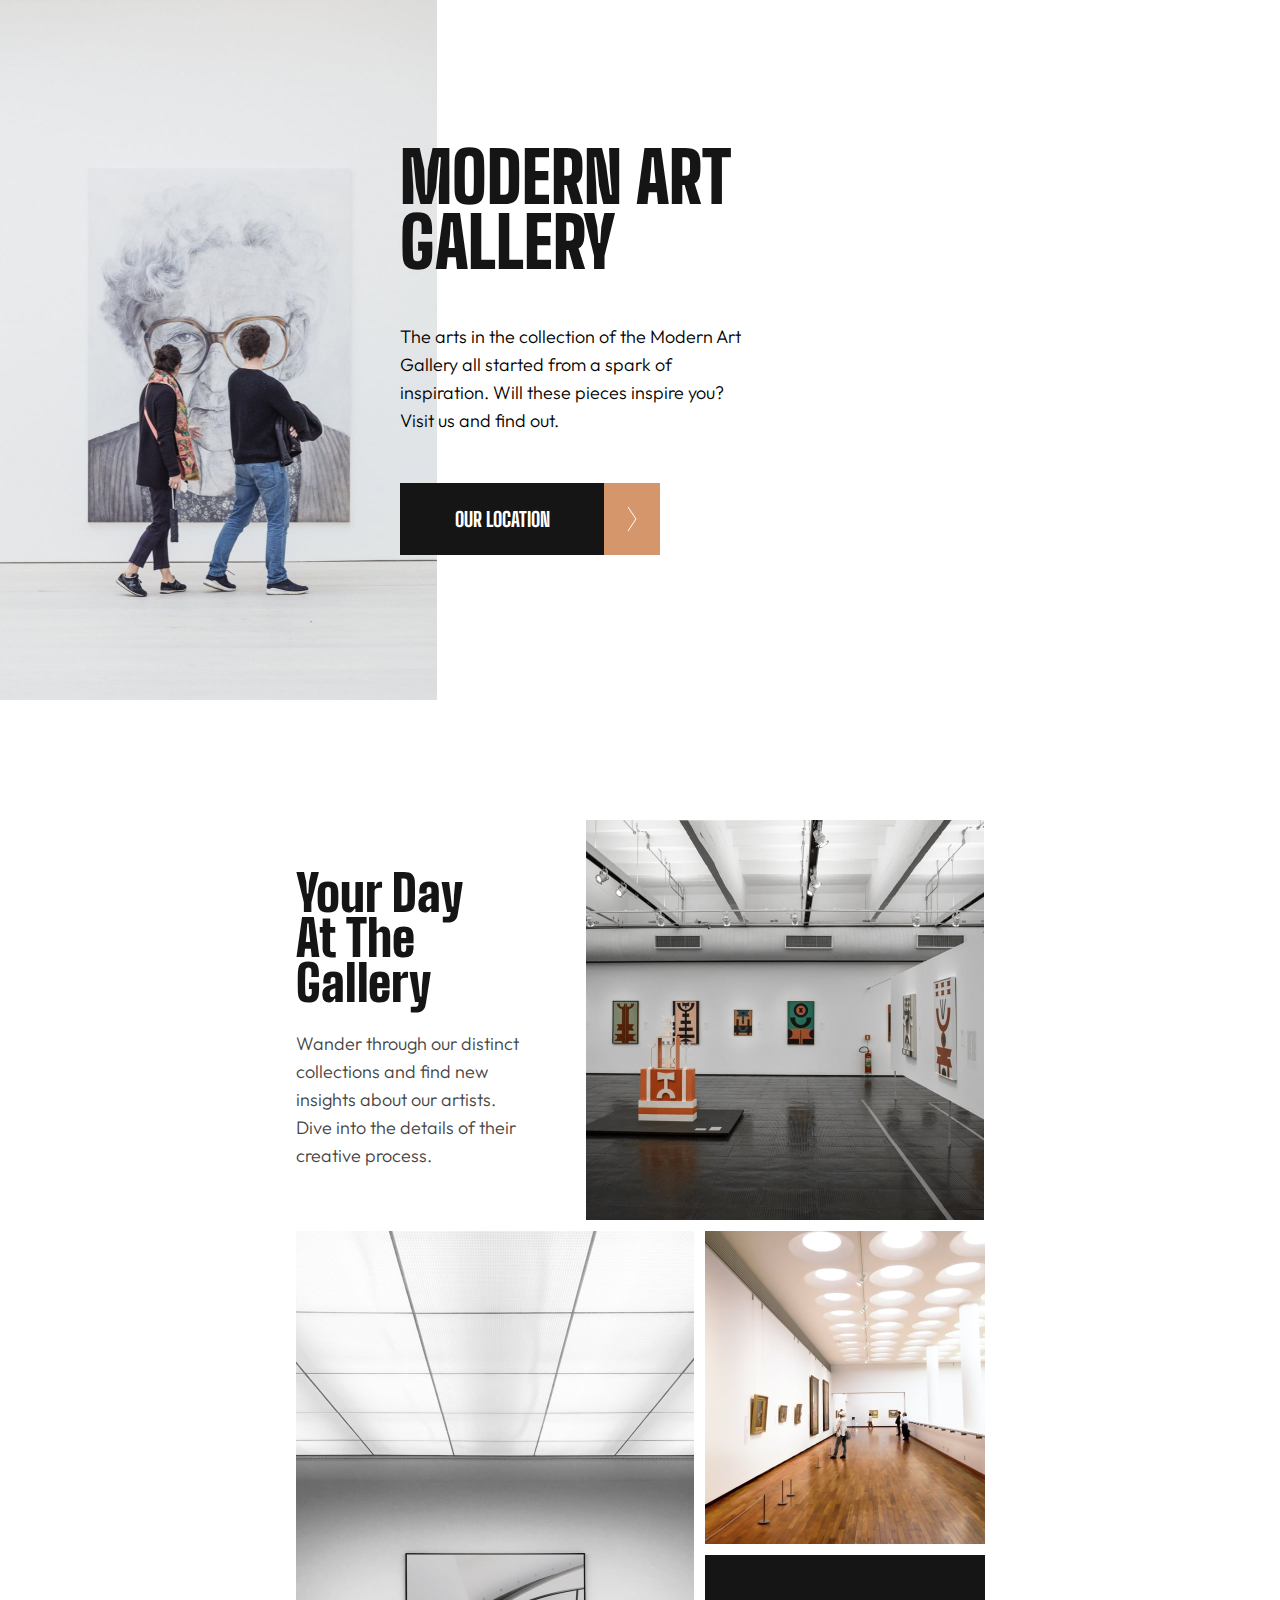
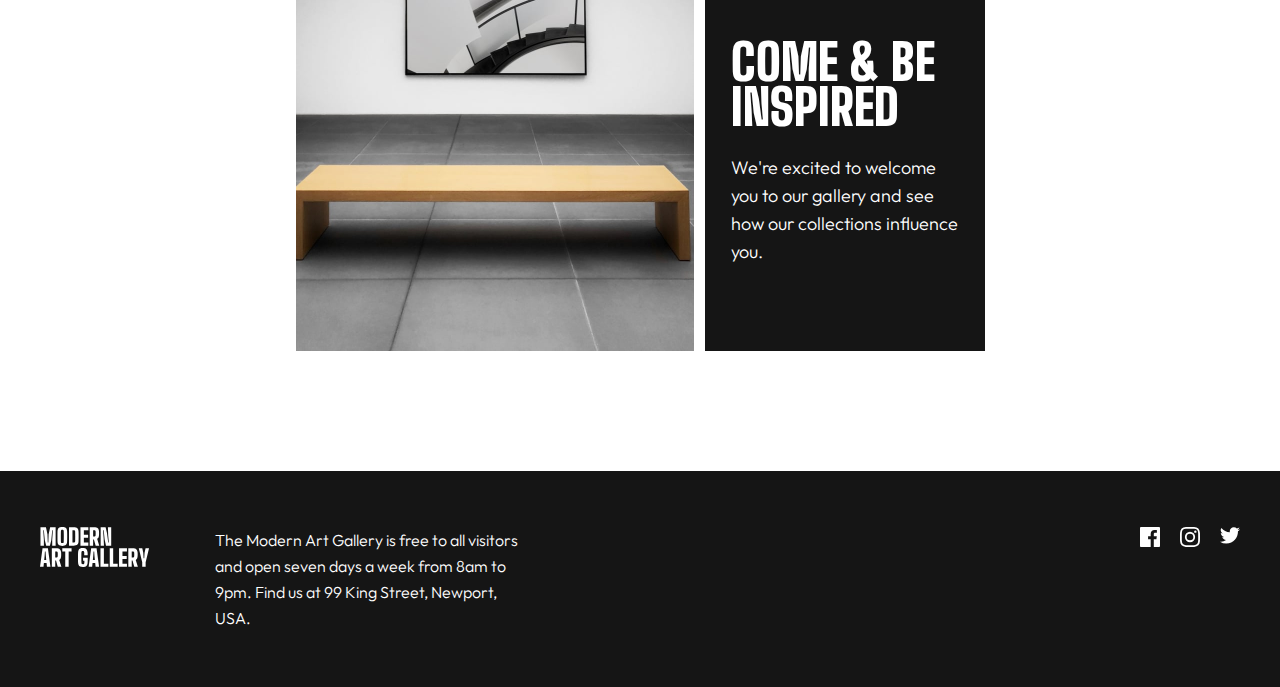
==== commit 368f87a9: "tablet and desktop responsive" ====
--- a/index.html
+++ b/index.html
@@ -58,8 +58,8 @@
 
     <footer>
         <div class="footer_txt">
-            <svg width="111" height="40" xmlns="http://www.w3.org/2000/svg"><path d="M3.916 18.656V12.99L3.27 3.27h.598l.99 9.95 1.406 5.436h3.708l1.428-5.435.968-9.95h.621l-.668 9.72v5.665h3.455V.23H10.25L8.706 7.21l-.276 8.406H7.83l-.3-8.407L6.012.23H.462v18.426h3.455Zm18.61.23c1.689 0 2.902-.356 3.64-1.07.736-.714 1.135-1.9 1.197-3.559.061-1.505.092-3.105.092-4.802 0-1.697-.03-3.313-.092-4.848-.062-1.643-.46-2.822-1.198-3.536C25.428.357 24.215 0 22.525 0c-1.688 0-2.913.357-3.673 1.071-.76.714-1.155 1.893-1.186 3.536a237.22 237.22 0 0 0-.046 4.825v.365c.002 1.576.018 3.063.046 4.46.03 1.659.426 2.845 1.186 3.559s1.985 1.07 3.674 1.07Zm0-2.81c-.906 0-1.374-.39-1.405-1.174-.03-.783-.054-1.643-.07-2.58a176.449 176.449 0 0 1 0-5.78c.016-.937.04-1.797.07-2.58.03-.768.499-1.152 1.405-1.152.89 0 1.351.384 1.382 1.152.03.783.057 1.643.08 2.58a117.65 117.65 0 0 1 0 5.78c-.023.937-.05 1.797-.08 2.58-.03.783-.491 1.175-1.382 1.175Zm11.447 2.58c1.735 0 2.987-.368 3.754-1.105.768-.737 1.167-1.95 1.198-3.64.03-1.074.05-2.091.058-3.051.007-.96.007-1.92 0-2.88-.008-.959-.027-1.968-.058-3.028-.03-1.689-.43-2.898-1.198-3.628C36.96.595 35.708.23 33.973.23h-4.675v18.426h4.675Zm0-3.04h-1.22V3.271h1.22c.967 0 1.467.422 1.497 1.266.092 3.256.092 6.519 0 9.79-.03.86-.53 1.29-1.497 1.29Zm14.81 3.04v-3.04H44.27v-4.814h4.284v-3.04h-4.284V3.271h4.514V.23h-7.97v18.425h7.97Zm4.837 0v-6.218h.783l1.75 6.218h3.663l-2.165-6.794a3.199 3.199 0 0 0 1.405-1.463c.307-.637.476-1.455.506-2.453.016-.43.027-.806.035-1.128.008-.323.008-.645 0-.968a96.42 96.42 0 0 0-.035-1.128c-.061-1.597-.472-2.745-1.232-3.444C57.57.58 56.33.23 54.61.23h-4.445v18.426h3.455Zm.99-9.259h-.99V3.271h.99c.952 0 1.451.422 1.497 1.266a28.055 28.055 0 0 1 0 3.594c-.046.844-.545 1.266-1.497 1.266Zm9.927 9.26-.299-7.072-.599-8.337h.645l.944 9.374 1.382 6.034h5.252V.23h-3.34l.276 7.9.645 7.486h-.598l-1.267-9.512L66.196.23h-4.998v18.426h3.34ZM3.547 39.77l.392-3.847H6.61l.392 3.847h3.547L7.992 21.344H2.557L0 39.77h3.547Zm2.74-6.887H4.262l.415-4.077.276-4.422h.645l.276 4.422.415 4.077Zm9.099 6.887v-6.22h.783l1.75 6.22h3.663l-2.165-6.795a3.199 3.199 0 0 0 1.404-1.463c.308-.637.477-1.454.507-2.452.016-.43.027-.807.035-1.13.007-.322.007-.644 0-.966-.008-.323-.02-.7-.035-1.13-.061-1.596-.472-2.744-1.232-3.442-.76-.7-2-1.048-3.72-1.048h-4.445V39.77h3.455Zm.99-9.26h-.99v-6.126h.99c.952 0 1.451.422 1.497 1.267a28.055 28.055 0 0 1 0 3.593c-.046.844-.545 1.267-1.497 1.267Zm12.553 9.26V24.384h2.948v-3.04h-9.374v3.04h2.971V39.77h3.455Zm14.326.23c1.643 0 2.841-.357 3.593-1.071.753-.714 1.167-1.9 1.244-3.559.03-.706.05-1.474.058-2.303.007-.829-.004-1.597-.035-2.303h-4.63v2.994h1.267a16.197 16.197 0 0 1 0 2.257c-.03.384-.176.676-.437.876-.261.2-.614.299-1.06.299-.89 0-1.359-.392-1.405-1.175a90.954 90.954 0 0 1-.126-3.535 107.71 107.71 0 0 1 0-3.858c.023-1.29.065-2.472.126-3.547.046-.768.515-1.152 1.405-1.152.845 0 1.29.384 1.336 1.152.03.43.046.96.046 1.59 0 .629-.015 1.158-.046 1.588h3.455c.03-.353.046-.775.046-1.266 0-.492-.015-.914-.046-1.267-.107-1.643-.53-2.822-1.267-3.536-.737-.714-1.911-1.07-3.524-1.07-1.136 0-2.053.157-2.752.471a3.032 3.032 0 0 0-1.543 1.532c-.33.706-.519 1.643-.565 2.81-.015.614-.03 1.328-.046 2.142a135.078 135.078 0 0 0 0 5.102c.016.821.031 1.555.046 2.2.046 1.105.23 1.996.553 2.671a3.01 3.01 0 0 0 1.532 1.486c.699.315 1.624.472 2.775.472Zm9.375-.23.391-3.847h2.672l.391 3.847h3.547l-2.556-18.426h-5.436L49.083 39.77h3.547Zm2.74-6.887h-2.026l.414-4.077.277-4.422h.644l.277 4.422.414 4.077Zm13.636 6.887v-3.04h-4.538V21.343h-3.455V39.77h7.993Zm9.374 0v-3.04h-4.537V21.343h-3.455V39.77h7.992Zm9.351 0v-3.04h-4.514v-4.814H87.5v-3.04h-4.284v-4.492h4.514v-3.04h-7.969V39.77h7.97Zm4.837 0v-6.22h.783l1.75 6.22h3.663l-2.165-6.795a3.199 3.199 0 0 0 1.405-1.463c.307-.637.476-1.454.507-2.452.015-.43.026-.807.034-1.13.008-.322.008-.644 0-.966a96.42 96.42 0 0 0-.034-1.13c-.062-1.596-.473-2.744-1.233-3.442-.76-.7-2-1.048-3.72-1.048h-4.445V39.77h3.455Zm.99-9.26h-.99v-6.126h.99c.953 0 1.452.422 1.498 1.267a28.055 28.055 0 0 1 0 3.593c-.046.844-.545 1.267-1.497 1.267Zm13.037 9.26v-4.4l.253-1.06 3.202-12.966h-3.524l-.99 4.468-.346 5.413h-.645l-.345-5.413-.99-4.468h-3.525l3.202 12.99.253 1.036v4.4h3.455Z" fill="#FFF"/></svg>
-        <p>The Modern Art Gallery is free to all visitors and open seven days a week from 8am to 9pm. Find us at 99 King Street, Newport, USA.</p>
+            <div class="footer_logo"></div>
+            <p>The Modern Art Gallery is free to all visitors and open seven days a week from 8am to 9pm. Find us at 99 King Street, Newport, USA.</p>
         </div>
         
         <div class="social">
--- a/styles/styles.css
+++ b/styles/styles.css
@@ -222,6 +222,14 @@
     transition: 1s;
 }
 
+.footer_logo {
+    background-image: url(../assets/icons/logo-light.svg);
+    width: 110px;
+    height: 40px;
+    background-repeat: no-repeat;
+    background-size: contain;
+}
+
 footer p {
     font-weight: 300;
     font-size: 16px;
@@ -259,10 +267,16 @@
 
 
 
-/* HEADER */
+
 
 @media (min-width: 768px)
 {
+    /* HEADER */
+
+    .container {
+        height: auto;
+    }
+
     .background {
         background-image: url(../assets/images/tablet/image-hero@2x.jpg);
         width: 437px;
@@ -292,7 +306,7 @@
     /* MAIN */
 
     main {
-        margin-top: 330px;
+        margin-top: 120px;
     }
 
     .starter_section {
@@ -342,6 +356,8 @@
         max-width: 19ch;
     }
 
+    /* FOOTER */
+
     footer {
         flex-direction: row;
         padding: 56px 40px 56px;
@@ -362,4 +378,138 @@
 }
 
 
-
+/* -------------------- DESKTOP ----------------- */
+
+@media (min-width: 1440px) {
+    /* HEADER */
+    
+    .container {
+        width: 990px;
+        height: 800px;
+        background: #151515;
+    }
+
+    .background {
+        background-image: url(../assets/images/desktop/image-hero@2x.jpg);
+        width: 100%;
+        height: 100%;
+        background-position: right;
+    }
+
+    .text h1 {
+        width: 9.3ch;
+        font-weight: 900;
+        font-size: 96px;
+        line-height: 88px;
+        background-image: linear-gradient(90deg, white 287px, black 50%);
+        background-clip: text;
+        -webkit-background-clip: text;
+        color: transparent;
+        position: absolute;
+        top: 42px;
+        left: -237px;
+    }
+
+    .header_div {
+        position: absolute;
+        top: 40px;
+        left: 540px;
+        margin: 0;
+        
+    }
+
+    .button {
+        margin-top: 64px;
+    }
+
+    .header_div p {
+        margin: 0;
+        font-weight: 300;
+        font-size: 22px;
+        line-height: 32px;
+        width: 24ch;
+        background: #444444;
+        background-clip: text;
+        -webkit-background-clip: text;
+        color: transparent;
+    }
+
+    /* MAIN */
+
+    main {
+        margin-top: 180px;
+    }
+
+    .starter_section {
+        max-width: 1110px;
+    }
+
+    .first_img {
+        width: 635px;
+        height: 400px;
+        background-image: url(../assets/images/desktop/image-grid-1@2x.jpg);
+    }
+
+    .day h2 {
+        font-weight: 900;
+        font-size: 60px;
+        line-height: 60px;
+        max-width: 8.5ch;
+    }
+
+    .day p {
+        font-weight: 300;
+        font-size: 22px;
+        line-height: 32px;
+        max-width: 22ch;
+    }
+
+    .grid_container {
+        margin-top: 30px;
+        grid-template-columns: 635px 445px;
+        grid-template-rows: 313px 377px;
+        gap: 30px;
+    }
+
+    .chair {
+        background-image: url(../assets/images/desktop/image-grid-2@2x.jpg);
+    }
+
+    .museum {
+        background-image: url(../assets/images/desktop/image-grid-3@2x.jpg);
+    }
+
+    .black_div h2 {
+        font-weight: 900;
+        font-size: 60px;
+        line-height: 60px;
+    }
+
+    .black_div p {
+        font-weight: 300;
+        font-size: 22px;
+        line-height: 32px;
+        max-width: 25ch;
+    }
+
+    /* FOOTER */
+
+    footer {
+        padding: 80px 165px;
+    }
+
+    .footer_logo {
+        width: 160px;
+        height: 58px;
+    }
+
+    .footer_txt p {
+        font-size: 18px;
+        line-height: 28px;
+        max-width: 36ch;
+        margin-left: 140px;
+    }
+}
+
+
+
